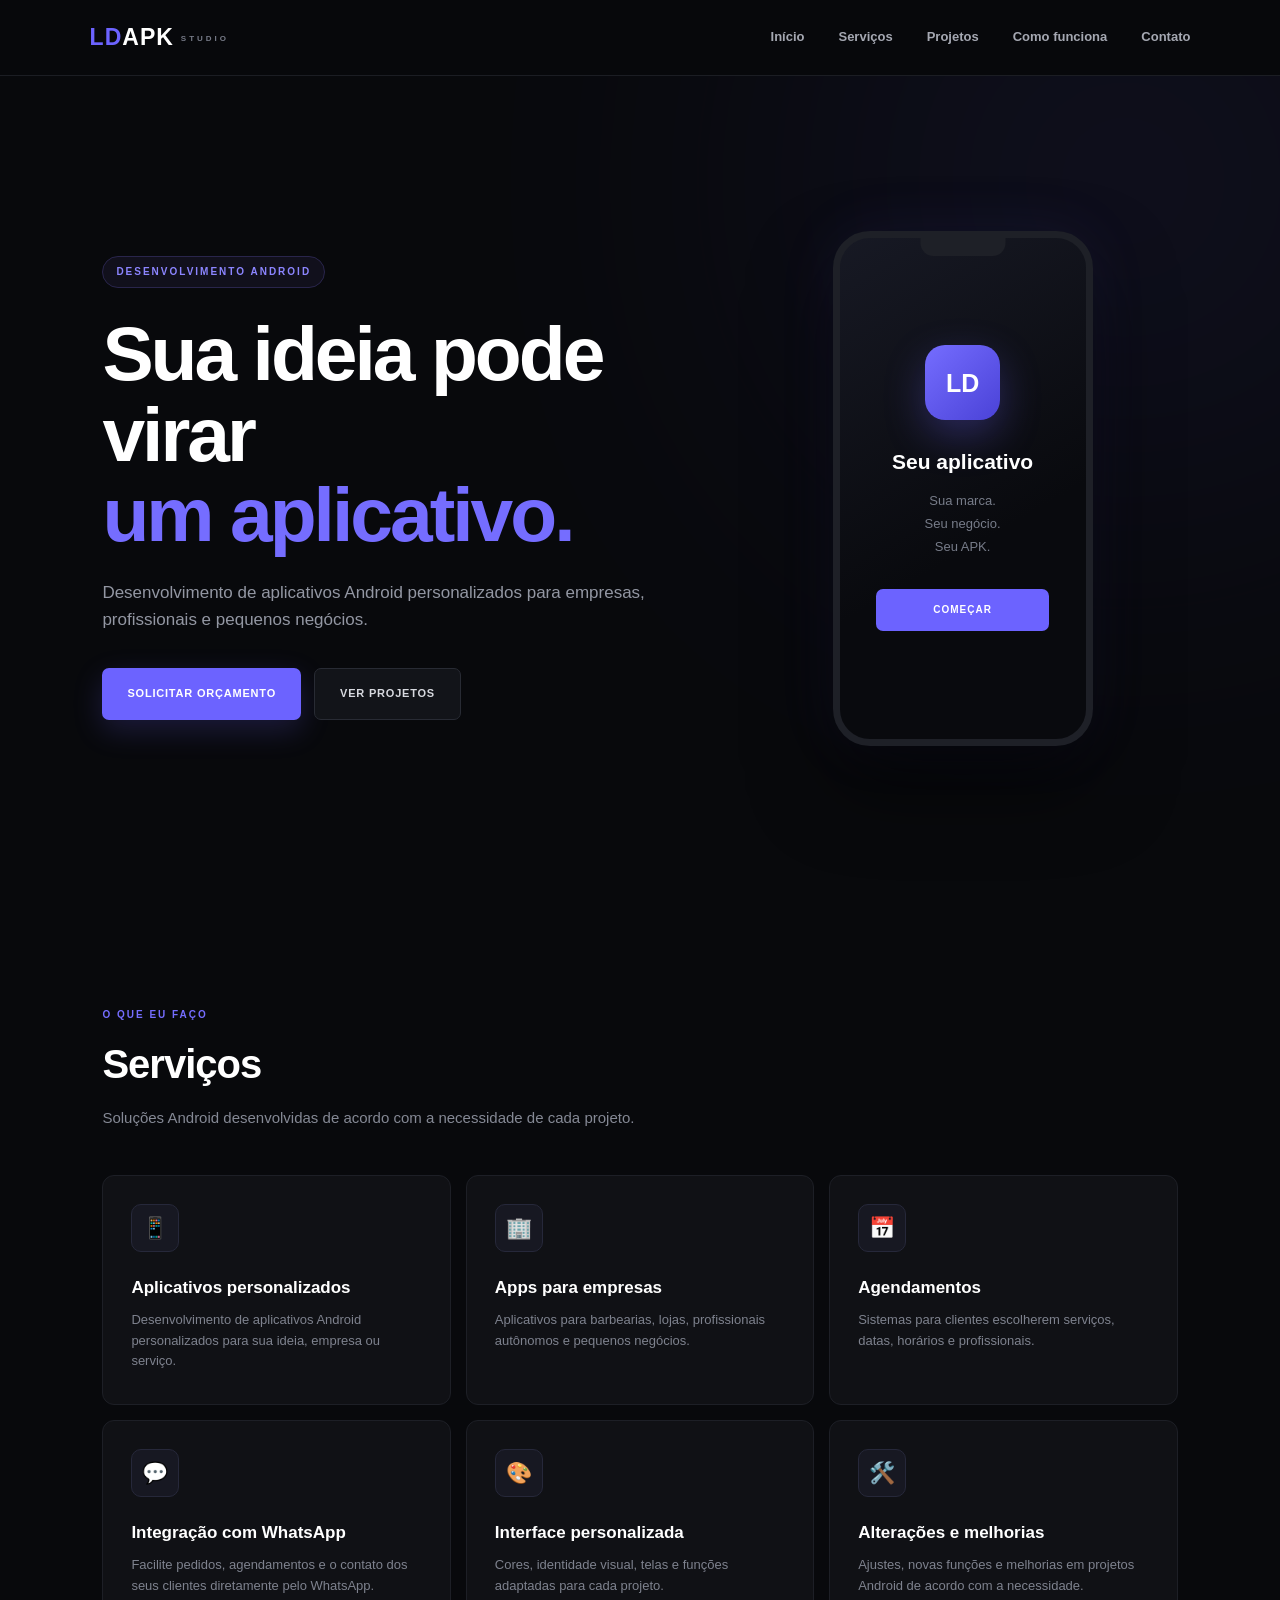
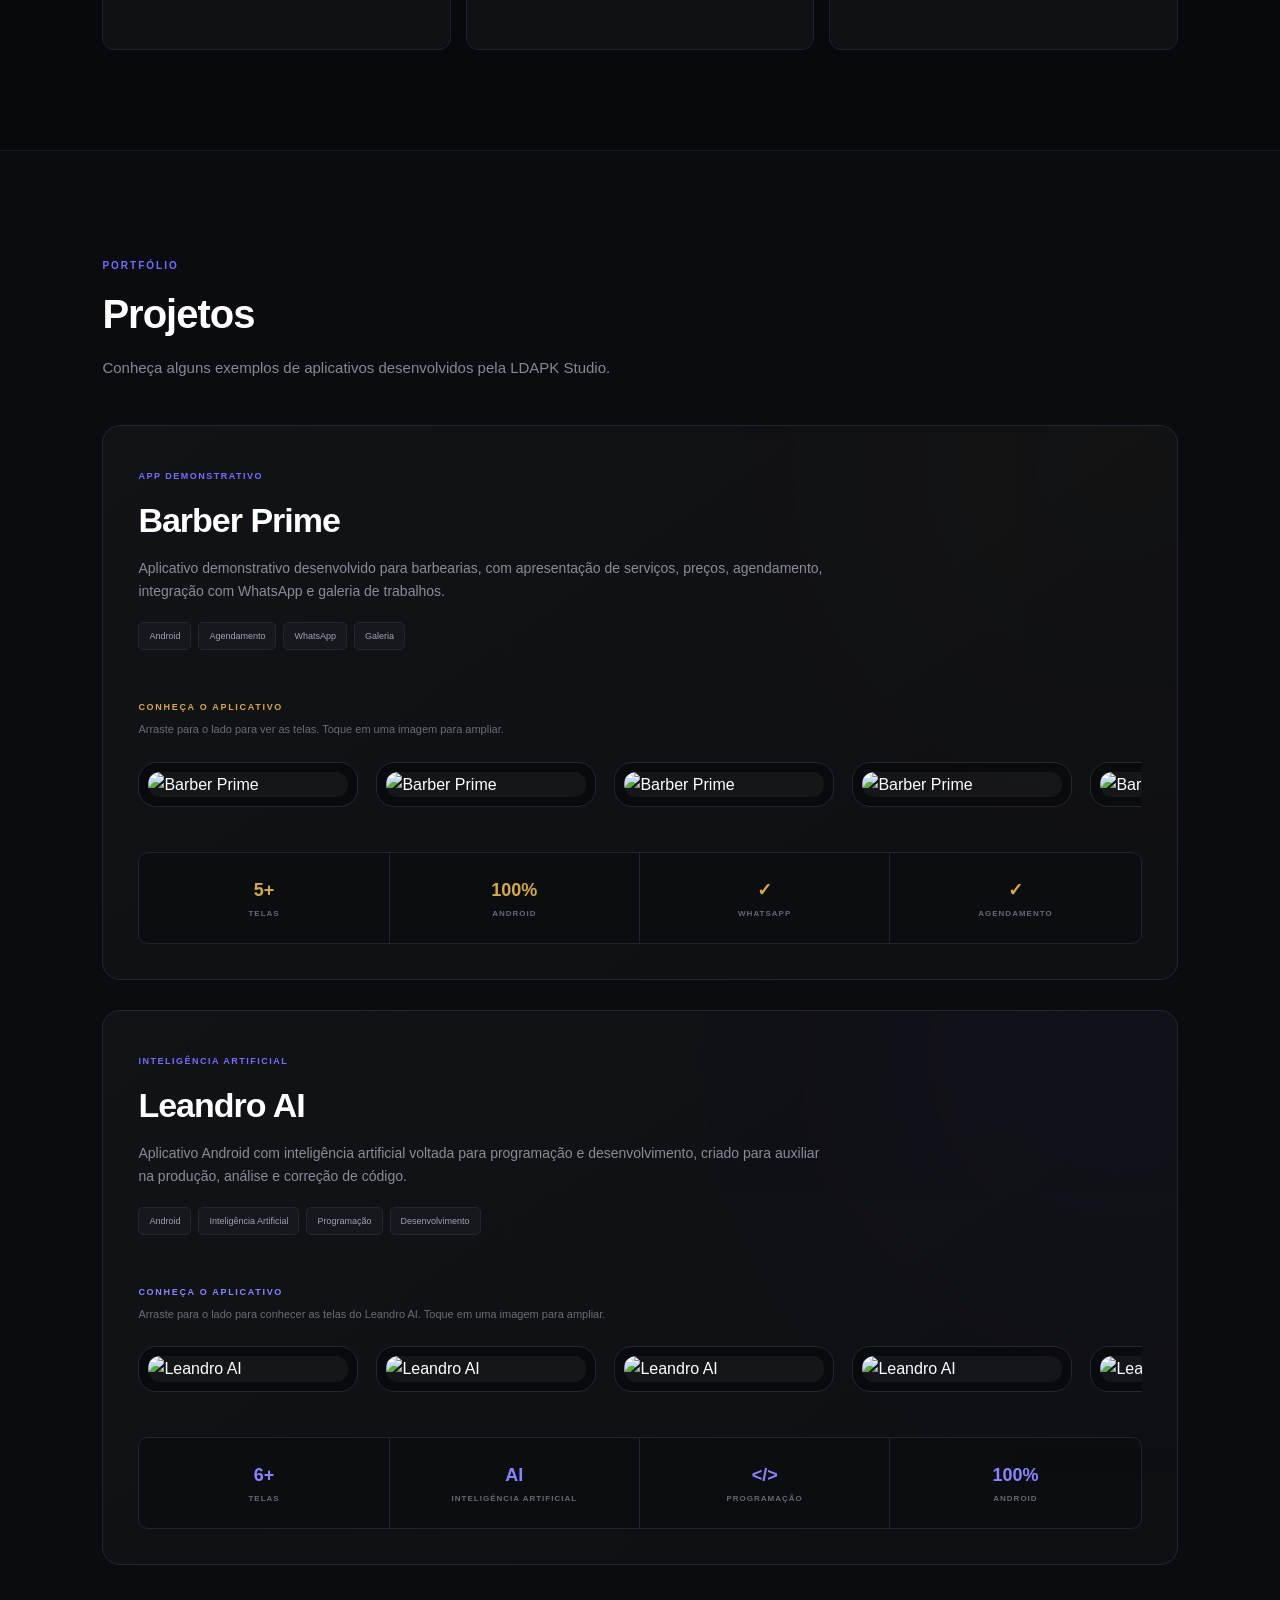
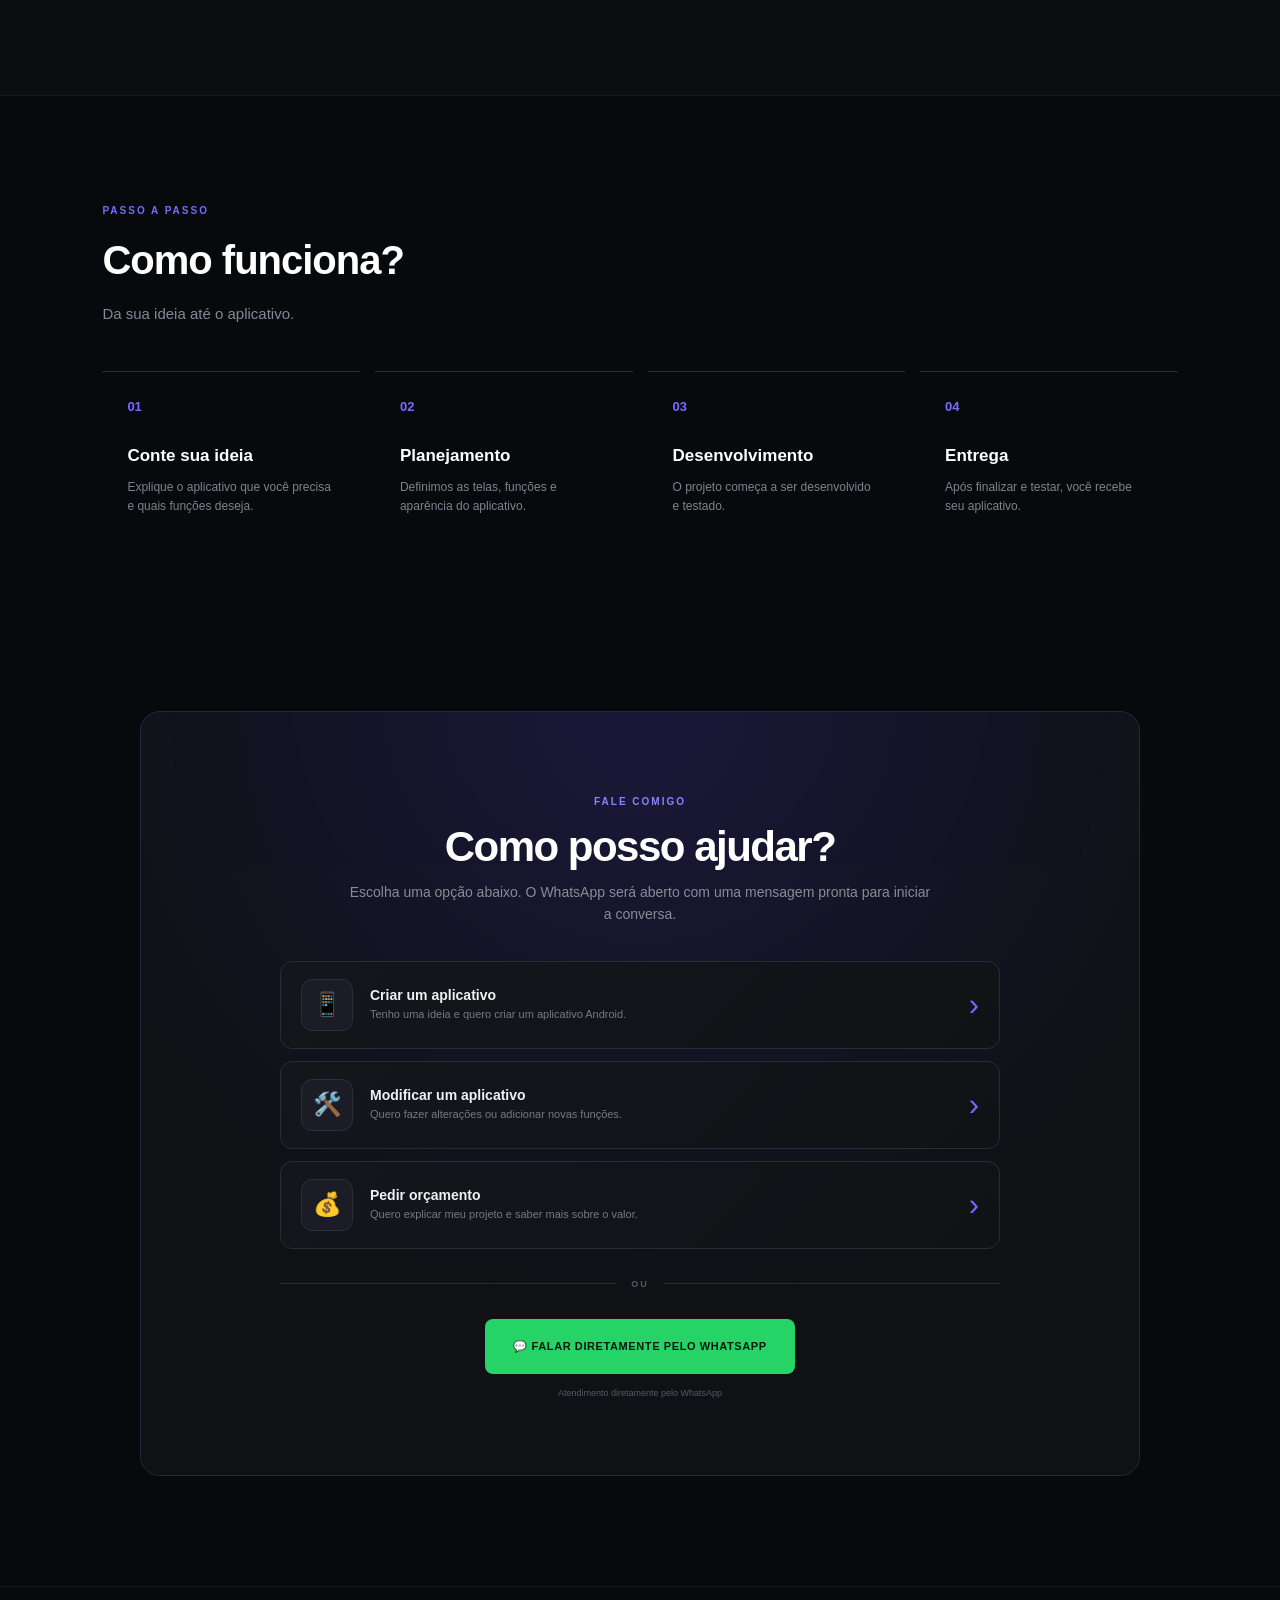
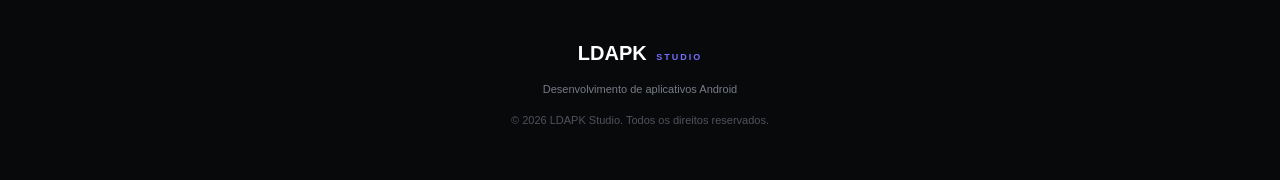
==== index.html @ 16a2c907 "Add files via upload" ====
<!DOCTYPE html>
<html lang="pt-BR">

<head>
    <meta charset="UTF-8">

    <meta name="viewport"
          content="width=device-width, initial-scale=1.0">

    <title>LDAPK Studio | Criação de Aplicativos Android</title>

    <meta name="description"
          content="Desenvolvimento de aplicativos Android personalizados para empresas, profissionais e pequenos negócios. Transforme sua ideia em um aplicativo.">

    <meta name="keywords"
          content="criação de aplicativos, aplicativo Android, desenvolvimento Android, criar APK, aplicativo para empresas, LDAPK Studio">

    <meta name="author"
          content="LDAPK Studio">

    <link rel="stylesheet" href="style.css">
</head>

<body>

    <!-- ========================================= -->
    <!-- CABEÇALHO -->
    <!-- ========================================= -->

    <header class="header">

        <div class="logo">
            <span class="logo-ld">LD</span>APK
            <small>STUDIO</small>
        </div>

        <nav class="menu">
            <a href="#inicio">Início</a>
            <a href="#servicos">Serviços</a>
            <a href="#projetos">Projetos</a>
            <a href="#como-funciona">Como funciona</a>
            <a href="#contato">Contato</a>
        </nav>

        <button
            class="menu-mobile"
            id="menuMobile"
            aria-label="Abrir menu">
            ☰
        </button>

    </header>


    <main>

        <!-- ========================================= -->
        <!-- INÍCIO -->
        <!-- ========================================= -->

        <section class="hero" id="inicio">

            <div class="hero-conteudo">

                <div class="tag">
                    DESENVOLVIMENTO ANDROID
                </div>

                <h1>
                    Sua ideia pode virar
                    <span>um aplicativo.</span>
                </h1>

                <p>
                    Desenvolvimento de aplicativos Android
                    personalizados para empresas,
                    profissionais e pequenos negócios.
                </p>

                <div class="hero-botoes">

                    <a class="btn-principal"
                       href="#contato">
                        SOLICITAR ORÇAMENTO
                    </a>

                    <a class="btn-secundario"
                       href="#projetos">
                        VER PROJETOS
                    </a>

                </div>

            </div>


            <div class="hero-card">

                <div class="phone">

                    <div class="phone-top"></div>

                    <div class="phone-content">

                        <div class="app-icon">
                            LD
                        </div>

                        <h3>
                            Seu aplicativo
                        </h3>

                        <p>
                            Sua marca.<br>
                            Seu negócio.<br>
                            Seu APK.
                        </p>

                        <div class="fake-button">
                            COMEÇAR
                        </div>

                    </div>

                </div>

            </div>

        </section>


        <!-- ========================================= -->
        <!-- SERVIÇOS -->
        <!-- ========================================= -->

        <section class="section" id="servicos">

            <div class="section-header">

                <span>O QUE EU FAÇO</span>

                <h2>Serviços</h2>

                <p>
                    Soluções Android desenvolvidas de acordo
                    com a necessidade de cada projeto.
                </p>

            </div>


            <div class="services-grid">

                <article class="service-card">

                    <div class="service-icon">📱</div>

                    <h3>Aplicativos personalizados</h3>

                    <p>
                        Desenvolvimento de aplicativos Android
                        personalizados para sua ideia,
                        empresa ou serviço.
                    </p>

                </article>


                <article class="service-card">

                    <div class="service-icon">🏢</div>

                    <h3>Apps para empresas</h3>

                    <p>
                        Aplicativos para barbearias,
                        lojas, profissionais autônomos
                        e pequenos negócios.
                    </p>

                </article>


                <article class="service-card">

                    <div class="service-icon">📅</div>

                    <h3>Agendamentos</h3>

                    <p>
                        Sistemas para clientes escolherem
                        serviços, datas, horários
                        e profissionais.
                    </p>

                </article>


                <article class="service-card">

                    <div class="service-icon">💬</div>

                    <h3>Integração com WhatsApp</h3>

                    <p>
                        Facilite pedidos, agendamentos
                        e o contato dos seus clientes
                        diretamente pelo WhatsApp.
                    </p>

                </article>


                <article class="service-card">

                    <div class="service-icon">🎨</div>

                    <h3>Interface personalizada</h3>

                    <p>
                        Cores, identidade visual,
                        telas e funções adaptadas
                        para cada projeto.
                    </p>

                </article>


                <article class="service-card">

                    <div class="service-icon">🛠️</div>

                    <h3>Alterações e melhorias</h3>

                    <p>
                        Ajustes, novas funções
                        e melhorias em projetos Android
                        de acordo com a necessidade.
                    </p>

                </article>

            </div>

        </section>


        <!-- ========================================= -->
        <!-- PROJETOS -->
        <!-- ========================================= -->

        <section class="section projetos" id="projetos">

            <div class="section-header">

                <span>PORTFÓLIO</span>

                <h2>Projetos</h2>

                <p>
                    Conheça alguns exemplos de aplicativos
                    desenvolvidos pela LDAPK Studio.
                </p>

            </div>


            <!-- ========================================= -->
            <!-- BARBER PRIME -->
            <!-- ========================================= -->

            <article class="projeto-completo"
                     data-gallery="barber">

                <div class="projeto-titulo">

                    <span class="project-type">
                        APP DEMONSTRATIVO
                    </span>

                    <h3>Barber Prime</h3>

                    <p>
                        Aplicativo demonstrativo desenvolvido
                        para barbearias, com apresentação de
                        serviços, preços, agendamento,
                        integração com WhatsApp e galeria
                        de trabalhos.
                    </p>

                    <div class="project-tags">
                        <span>Android</span>
                        <span>Agendamento</span>
                        <span>WhatsApp</span>
                        <span>Galeria</span>
                    </div>

                </div>


                <div class="galeria-titulo">

                    <span>CONHEÇA O APLICATIVO</span>

                    <p>
                        Arraste para o lado para ver as telas.
                        Toque em uma imagem para ampliar.
                    </p>

                </div>


                <div class="app-gallery">

                    <div class="screenshot-card">
                        <img
                            src="imagens/barber/imagem_1.png"
                            alt="Barber Prime"
                            class="screenshot"
                            data-gallery="barber"
                            loading="lazy">
                    </div>

                    <div class="screenshot-card">
                        <img
                            src="imagens/barber/imagem_2.png"
                            alt="Barber Prime"
                            class="screenshot"
                            data-gallery="barber"
                            loading="lazy">
                    </div>

                    <div class="screenshot-card">
                        <img
                            src="imagens/barber/imagem_3.png"
                            alt="Barber Prime"
                            class="screenshot"
                            data-gallery="barber"
                            loading="lazy">
                    </div>

                    <div class="screenshot-card">
                        <img
                            src="imagens/barber/imagem_4.png"
                            alt="Barber Prime"
                            class="screenshot"
                            data-gallery="barber"
                            loading="lazy">
                    </div>

                    <div class="screenshot-card">
                        <img
                            src="imagens/barber/imagem_5.png"
                            alt="Barber Prime"
                            class="screenshot"
                            data-gallery="barber"
                            loading="lazy">
                    </div>

                </div>


                <div class="projeto-destaques">

                    <div>
                        <strong>5+</strong>
                        <span>TELAS</span>
                    </div>

                    <div>
                        <strong>100%</strong>
                        <span>ANDROID</span>
                    </div>

                    <div>
                        <strong>✓</strong>
                        <span>WHATSAPP</span>
                    </div>

                    <div>
                        <strong>✓</strong>
                        <span>AGENDAMENTO</span>
                    </div>

                </div>

            </article>


            <!-- ========================================= -->
            <!-- LEANDRO AI -->
            <!-- ========================================= -->

            <article class="projeto-completo projeto-leandro-ai"
                     data-gallery="leandro-ai">

                <div class="projeto-titulo">

                    <span class="project-type">
                        INTELIGÊNCIA ARTIFICIAL
                    </span>

                    <h3>Leandro AI</h3>

                    <p>
                        Aplicativo Android com inteligência
                        artificial voltada para programação
                        e desenvolvimento, criado para auxiliar
                        na produção, análise e correção de código.
                    </p>

                    <div class="project-tags">
                        <span>Android</span>
                        <span>Inteligência Artificial</span>
                        <span>Programação</span>
                        <span>Desenvolvimento</span>
                    </div>

                </div>


                <div class="galeria-titulo">

                    <span>CONHEÇA O APLICATIVO</span>

                    <p>
                        Arraste para o lado para conhecer
                        as telas do Leandro AI.
                        Toque em uma imagem para ampliar.
                    </p>

                </div>


                <div class="app-gallery">

                    <div class="screenshot-card">
                        <img
                            src="imagens/leandro_ai/imagem_1.png"
                            alt="Leandro AI"
                            class="screenshot"
                            data-gallery="leandro-ai"
                            loading="lazy">
                    </div>

                    <div class="screenshot-card">
                        <img
                            src="imagens/leandro_ai/imagem_2.png"
                            alt="Leandro AI"
                            class="screenshot"
                            data-gallery="leandro-ai"
                            loading="lazy">
                    </div>

                    <div class="screenshot-card">
                        <img
                            src="imagens/leandro_ai/imagem_3.png"
                            alt="Leandro AI"
                            class="screenshot"
                            data-gallery="leandro-ai"
                            loading="lazy">
                    </div>

                    <div class="screenshot-card">
                        <img
                            src="imagens/leandro_ai/imagem_4.png"
                            alt="Leandro AI"
                            class="screenshot"
                            data-gallery="leandro-ai"
                            loading="lazy">
                    </div>

                    <div class="screenshot-card">
                        <img
                            src="imagens/leandro_ai/imagem_5.png"
                            alt="Leandro AI"
                            class="screenshot"
                            data-gallery="leandro-ai"
                            loading="lazy">
                    </div>

                    <div class="screenshot-card">
                        <img
                            src="imagens/leandro_ai/imagem_6.png"
                            alt="Leandro AI"
                            class="screenshot"
                            data-gallery="leandro-ai"
                            loading="lazy">
                    </div>

                </div>


                <div class="projeto-destaques">

                    <div>
                        <strong>6+</strong>
                        <span>TELAS</span>
                    </div>

                    <div>
                        <strong>AI</strong>
                        <span>INTELIGÊNCIA ARTIFICIAL</span>
                    </div>

                    <div>
                        <strong>&lt;/&gt;</strong>
                        <span>PROGRAMAÇÃO</span>
                    </div>

                    <div>
                        <strong>100%</strong>
                        <span>ANDROID</span>
                    </div>

                </div>

            </article>

        </section>


        <!-- ========================================= -->
        <!-- COMO FUNCIONA -->
        <!-- ========================================= -->

        <section class="section"
                 id="como-funciona">

            <div class="section-header">

                <span>PASSO A PASSO</span>

                <h2>Como funciona?</h2>

                <p>
                    Da sua ideia até o aplicativo.
                </p>

            </div>


            <div class="steps">

                <div class="step">

                    <div class="step-number">01</div>

                    <h3>Conte sua ideia</h3>

                    <p>
                        Explique o aplicativo que você
                        precisa e quais funções deseja.
                    </p>

                </div>


                <div class="step">

                    <div class="step-number">02</div>

                    <h3>Planejamento</h3>

                    <p>
                        Definimos as telas,
                        funções e aparência
                        do aplicativo.
                    </p>

                </div>


                <div class="step">

                    <div class="step-number">03</div>

                    <h3>Desenvolvimento</h3>

                    <p>
                        O projeto começa a ser
                        desenvolvido e testado.
                    </p>

                </div>


                <div class="step">

                    <div class="step-number">04</div>

                    <h3>Entrega</h3>

                    <p>
                        Após finalizar e testar,
                        você recebe seu aplicativo.
                    </p>

                </div>

            </div>

        </section>


        <!-- ========================================= -->
        <!-- CONTATO -->
        <!-- ========================================= -->

        <section class="contact"
                 id="contato">

            <div class="contact-box">

                <span class="contact-small">
                    FALE COMIGO
                </span>

                <h2>
                    Como posso ajudar?
                </h2>

                <p class="contact-intro">
                    Escolha uma opção abaixo.
                    O WhatsApp será aberto com uma
                    mensagem pronta para iniciar a conversa.
                </p>


                <!-- ================================= -->
                <!-- OPÇÕES DE CONTATO -->
                <!-- ================================= -->

                <div class="contact-options">


                    <!-- CRIAR APLICATIVO -->

                    <button
                        type="button"
                        class="contact-option"
                        id="btnCriarApp">

                        <span class="contact-option-icon">
                            📱
                        </span>

                        <span class="contact-option-content">

                            <strong>
                                Criar um aplicativo
                            </strong>

                            <small>
                                Tenho uma ideia e quero
                                criar um aplicativo Android.
                            </small>

                        </span>

                        <span class="contact-option-arrow">
                            ›
                        </span>

                    </button>


                    <!-- MODIFICAR APLICATIVO -->

                    <button
                        type="button"
                        class="contact-option"
                        id="btnModificarApp">

                        <span class="contact-option-icon">
                            🛠️
                        </span>

                        <span class="contact-option-content">

                            <strong>
                                Modificar um aplicativo
                            </strong>

                            <small>
                                Quero fazer alterações ou
                                adicionar novas funções.
                            </small>

                        </span>

                        <span class="contact-option-arrow">
                            ›
                        </span>

                    </button>


                    <!-- ORÇAMENTO -->

                    <button
                        type="button"
                        class="contact-option"
                        id="btnOrcamento">

                        <span class="contact-option-icon">
                            💰
                        </span>

                        <span class="contact-option-content">

                            <strong>
                                Pedir orçamento
                            </strong>

                            <small>
                                Quero explicar meu projeto
                                e saber mais sobre o valor.
                            </small>

                        </span>

                        <span class="contact-option-arrow">
                            ›
                        </span>

                    </button>

                </div>


                <!-- WHATSAPP GERAL -->

                <div class="contact-divider">

                    <span>
                        OU
                    </span>

                </div>


                <a
                    href="#"
                    class="whatsapp-button"
                    id="btnWhatsapp">

                    💬 FALAR DIRETAMENTE PELO WHATSAPP

                </a>


                <p class="contact-whatsapp-info">
                    Atendimento diretamente pelo WhatsApp
                </p>

            </div>

        </section>

    </main>


    <!-- ========================================= -->
    <!-- RODAPÉ -->
    <!-- ========================================= -->

    <footer>

        <div class="footer-logo">

            <strong>LDAPK</strong>

            <span>STUDIO</span>

        </div>

        <p>
            Desenvolvimento de aplicativos Android
        </p>

        <p class="copyright">
            © 2026 LDAPK Studio.
            Todos os direitos reservados.
        </p>

    </footer>


    <!-- ========================================= -->
    <!-- VISUALIZADOR DAS IMAGENS -->
    <!-- ========================================= -->

    <div
        class="image-modal"
        id="imageModal">

        <button
            class="modal-close"
            id="modalClose"
            aria-label="Fechar imagem">
            ×
        </button>


        <button
            class="modal-arrow modal-prev"
            id="modalPrev"
            aria-label="Imagem anterior">
            ‹
        </button>


        <img
            src=""
            alt="Visualização ampliada"
            id="modalImage">


        <button
            class="modal-arrow modal-next"
            id="modalNext"
            aria-label="Próxima imagem">
            ›
        </button>


        <div
            class="modal-counter"
            id="modalCounter">
        </div>

    </div>


    <script src="script.js"></script>

</body>

</html>
---- style.css ----
/* =========================================
   LDAPK STUDIO
   STYLE.CSS
   ========================================= */


/* =========================================
   CONFIGURAÇÕES GERAIS
   ========================================= */

* {
    margin: 0;
    padding: 0;
    box-sizing: border-box;
}

html {
    scroll-behavior: smooth;
}

body {
    font-family: Arial, Helvetica, sans-serif;
    background: #08090c;
    color: #ffffff;
    line-height: 1.6;
    overflow-x: hidden;
}

body.modal-aberto {
    overflow: hidden;
}

a {
    text-decoration: none;
    color: inherit;
}

button {
    font-family: inherit;
}


/* =========================================
   CABEÇALHO
   ========================================= */

.header {
    width: 100%;
    height: 76px;

    display: flex;
    align-items: center;
    justify-content: space-between;

    padding: 0 7%;

    background: rgba(8, 9, 12, 0.96);

    border-bottom: 1px solid #1b1d23;

    position: sticky;
    top: 0;
    z-index: 1000;

    backdrop-filter: blur(12px);
}

.logo {
    font-size: 23px;
    font-weight: 900;
    letter-spacing: 1px;

    display: flex;
    align-items: center;
}

.logo-ld {
    color: #6c63ff;
}

.logo small {
    color: #777b88;

    font-size: 8px;
    letter-spacing: 3px;

    margin-left: 7px;
    margin-top: 4px;
}


/* =========================================
   MENU
   ========================================= */

.menu {
    display: flex;
    align-items: center;
    gap: 34px;
}

.menu a {
    color: #a5a8b2;

    font-size: 13px;
    font-weight: 600;

    transition: 0.25s;
}

.menu a:hover {
    color: #ffffff;
}

.menu-mobile {
    display: none;

    border: none;
    background: transparent;

    color: #ffffff;

    font-size: 28px;

    cursor: pointer;
}


/* =========================================
   HERO
   ========================================= */

.hero {
    min-height: calc(100vh - 76px);

    display: flex;
    align-items: center;
    justify-content: space-between;

    padding: 70px 8%;

    position: relative;
    overflow: hidden;
}

.hero::before {
    content: "";

    position: absolute;

    width: 550px;
    height: 550px;

    background: #6c63ff;

    filter: blur(190px);

    opacity: 0.12;

    top: -170px;
    right: -120px;

    border-radius: 50%;

    pointer-events: none;
}

.hero-conteudo {
    width: 55%;
    max-width: 720px;

    position: relative;
    z-index: 2;
}

.tag {
    display: inline-block;

    color: #8c85ff;

    border: 1px solid #29254c;
    background: #11101c;

    padding: 7px 13px;

    border-radius: 30px;

    font-size: 10px;
    font-weight: 800;

    letter-spacing: 2px;

    margin-bottom: 25px;
}

.hero h1 {
    font-size: clamp(44px, 6vw, 78px);

    line-height: 1.05;

    letter-spacing: -3px;

    margin-bottom: 24px;
}

.hero h1 span {
    display: block;
    color: #756dff;
}

.hero-conteudo > p {
    max-width: 580px;

    color: #9397a3;

    font-size: 17px;

    margin-bottom: 35px;
}


/* =========================================
   BOTÕES HERO
   ========================================= */

.hero-botoes {
    display: flex;
    flex-wrap: wrap;
    gap: 13px;
}

.btn-principal,
.btn-secundario {
    min-height: 52px;

    display: inline-flex;
    align-items: center;
    justify-content: center;

    padding: 0 25px;

    border-radius: 7px;

    font-size: 11px;
    font-weight: 800;

    letter-spacing: 0.8px;

    transition: 0.25s;
}

.btn-principal {
    background: #6c63ff;
    color: #ffffff;

    box-shadow:
        0 10px 30px rgba(108, 99, 255, 0.2);
}

.btn-principal:hover {
    background: #8179ff;
    transform: translateY(-2px);
}

.btn-secundario {
    background: #121419;

    border: 1px solid #282b34;

    color: #d7d9df;
}

.btn-secundario:hover {
    background: #1a1c22;
    border-color: #3a3d47;
}


/* =========================================
   CELULAR DECORATIVO
   ========================================= */

.hero-card {
    width: 40%;

    display: flex;
    justify-content: center;

    position: relative;
    z-index: 2;
}

.phone {
    width: 260px;
    height: 515px;

    border: 7px solid #1e2027;

    border-radius: 37px;

    background:
        linear-gradient(
            150deg,
            #171924,
            #090a0e 60%
        );

    box-shadow:
        0 40px 80px rgba(0, 0, 0, 0.55),
        0 0 60px rgba(108, 99, 255, 0.09);

    position: relative;

    padding: 15px;
}

.phone-top {
    width: 85px;
    height: 18px;

    background: #1e2027;

    border-radius: 0 0 13px 13px;

    position: absolute;

    top: 0;
    left: 50%;

    transform: translateX(-50%);
}

.phone-content {
    height: 100%;

    display: flex;
    flex-direction: column;

    justify-content: center;
    align-items: center;

    text-align: center;
}

.app-icon {
    width: 75px;
    height: 75px;

    border-radius: 20px;

    display: flex;
    align-items: center;
    justify-content: center;

    background:
        linear-gradient(
            135deg,
            #756dff,
            #4a42d7
        );

    color: #ffffff;

    font-size: 25px;
    font-weight: 900;

    box-shadow:
        0 15px 40px rgba(108, 99, 255, 0.3);

    margin-bottom: 25px;
}

.phone-content h3 {
    font-size: 21px;

    margin-bottom: 10px;
}

.phone-content p {
    color: #777c89;

    font-size: 13px;

    line-height: 1.8;
}

.fake-button {
    width: 80%;

    margin-top: 30px;

    padding: 13px;

    border-radius: 7px;

    background: #6c63ff;

    font-size: 10px;
    font-weight: 800;

    letter-spacing: 1px;
}


/* =========================================
   SEÇÕES
   ========================================= */

.section {
    padding: 100px 8%;
}

.section-header {
    max-width: 650px;

    margin-bottom: 45px;
}

.section-header > span {
    color: #756dff;

    font-size: 10px;
    font-weight: 900;

    letter-spacing: 2px;
}

.section-header h2 {
    font-size: 40px;

    margin-top: 6px;
    margin-bottom: 10px;

    letter-spacing: -1px;
}

.section-header p {
    color: #858995;

    font-size: 15px;
}


/* =========================================
   SERVIÇOS
   ========================================= */

.services-grid {
    display: grid;

    grid-template-columns:
        repeat(3, 1fr);

    gap: 15px;
}

.service-card {
    min-height: 230px;

    padding: 28px;

    background: #101115;

    border: 1px solid #1d1f26;

    border-radius: 12px;

    transition:
        transform 0.3s,
        border-color 0.3s,
        background 0.3s;
}

.service-card:hover {
    transform: translateY(-5px);

    border-color: #343046;

    background: #121319;
}

.service-icon {
    width: 48px;
    height: 48px;

    display: flex;
    align-items: center;
    justify-content: center;

    background: #171822;

    border: 1px solid #26283a;

    border-radius: 10px;

    font-size: 21px;

    margin-bottom: 22px;
}

.service-card h3 {
    font-size: 17px;

    margin-bottom: 9px;
}

.service-card p {
    color: #7e828e;

    font-size: 13px;
}


/* =========================================
   PROJETOS
   ========================================= */

.projetos {
    background: #0b0c10;

    border-top: 1px solid #15171d;
    border-bottom: 1px solid #15171d;
}


/* =========================================
   CARDS DOS PROJETOS
   ========================================= */

.projeto-completo {
    width: 100%;

    padding: 35px;

    margin-bottom: 30px;

    background:
        linear-gradient(
            145deg,
            #121317,
            #0e0f12
        );

    border: 1px solid #24262d;

    border-radius: 18px;

    overflow: hidden;

    position: relative;
}

.projeto-completo::before {
    content: "";

    position: absolute;

    width: 350px;
    height: 350px;

    border-radius: 50%;

    background: #d5a84b;

    filter: blur(160px);

    opacity: 0.055;

    right: -120px;
    top: -130px;

    pointer-events: none;
}

.projeto-leandro-ai::before {
    background: #6c63ff;

    opacity: 0.08;
}

.projeto-titulo {
    max-width: 750px;

    position: relative;
    z-index: 2;
}

.project-type {
    color: #756dff;

    font-size: 9px;
    font-weight: 900;

    letter-spacing: 1.5px;
}

.projeto-titulo h3 {
    font-size: 34px;

    margin-top: 6px;
    margin-bottom: 10px;

    letter-spacing: -1px;
}

.projeto-titulo > p {
    color: #898d98;

    font-size: 14px;

    max-width: 700px;

    margin-bottom: 20px;
}


/* =========================================
   TAGS DOS PROJETOS
   ========================================= */

.project-tags {
    display: flex;
    flex-wrap: wrap;

    gap: 7px;
}

.project-tags span {
    padding: 6px 10px;

    background: #17181e;

    border: 1px solid #24262e;

    border-radius: 5px;

    color: #a0a3ad;

    font-size: 9px;
}


/* =========================================
   TÍTULO DA GALERIA
   ========================================= */

.galeria-titulo {
    margin-top: 42px;

    margin-bottom: 18px;
}

.galeria-titulo > span {
    color: #d5a84b;

    font-size: 9px;
    font-weight: 900;

    letter-spacing: 1.7px;
}

.projeto-leandro-ai .galeria-titulo > span {
    color: #8a83ff;
}

.galeria-titulo p {
    color: #686c77;

    font-size: 11px;

    margin-top: 3px;
}


/* =========================================
   GALERIA HORIZONTAL
   ========================================= */

.app-gallery {
    width: 100%;

    display: flex;

    gap: 18px;

    overflow-x: auto;
    overflow-y: hidden;

    padding:
        5px
        3px
        20px;

    scroll-snap-type: x mandatory;

    -webkit-overflow-scrolling: touch;

    scrollbar-width: thin;

    scrollbar-color:
        #373944
        #121317;
}

.app-gallery::-webkit-scrollbar {
    height: 7px;
}

.app-gallery::-webkit-scrollbar-track {
    background: #121317;

    border-radius: 10px;
}

.app-gallery::-webkit-scrollbar-thumb {
    background: #343741;

    border-radius: 10px;
}


/* =========================================
   PRINTS
   ========================================= */

.screenshot-card {
    flex: 0 0 220px;

    scroll-snap-align: start;

    padding: 9px;

    background: #090a0d;

    border: 1px solid #25272e;

    border-radius: 18px;

    transition:
        transform 0.25s,
        border-color 0.25s,
        box-shadow 0.25s;
}

.screenshot-card:hover {
    transform: translateY(-4px);

    border-color: #494c58;

    box-shadow:
        0 20px 40px rgba(0, 0, 0, 0.25);
}

.screenshot {
    width: 100%;

    display: block;

    border-radius: 12px;

    cursor: zoom-in;

    background: #15161a;

    transition:
        opacity 0.2s,
        transform 0.2s;
}

.screenshot:hover {
    opacity: 0.92;

    transform: scale(1.01);
}


/* NÃO MOSTRAR NOMES DOS PRINTS */

.screenshot-card > span {
    display: none;
}


/* =========================================
   DESTAQUES DOS PROJETOS
   ========================================= */

.projeto-destaques {
    display: grid;

    grid-template-columns:
        repeat(4, 1fr);

    margin-top: 25px;

    border: 1px solid #22242b;

    border-radius: 10px;

    overflow: hidden;

    background: #0c0d10;
}

.projeto-destaques > div {
    min-height: 90px;

    display: flex;
    flex-direction: column;

    align-items: center;
    justify-content: center;

    text-align: center;

    padding: 10px;

    border-right: 1px solid #22242b;
}

.projeto-destaques > div:last-child {
    border-right: none;
}

.projeto-destaques strong {
    color: #d5a84b;

    font-size: 18px;
}

.projeto-leandro-ai
.projeto-destaques strong {
    color: #8a83ff;
}

.projeto-destaques span {
    color: #656974;

    font-size: 8px;
    font-weight: 800;

    letter-spacing: 1px;

    margin-top: 3px;
}


/* =========================================
   COMO FUNCIONA
   ========================================= */

.steps {
    display: grid;

    grid-template-columns:
        repeat(4, 1fr);

    gap: 15px;
}

.step {
    padding: 25px;

    border-top: 1px solid #292c34;
}

.step-number {
    color: #756dff;

    font-size: 13px;
    font-weight: 900;

    margin-bottom: 25px;
}

.step h3 {
    font-size: 17px;

    margin-bottom: 8px;
}

.step p {
    color: #7f838e;

    font-size: 12px;
}


/* =========================================
   CONTATO
   ========================================= */

.contact {
    padding: 70px 8% 110px;
}

.contact-box {
    max-width: 1000px;

    margin: auto;

    text-align: center;

    padding: 75px 50px;

    border-radius: 20px;

    background:
        radial-gradient(
            circle at top,
            #191735,
            #101115 65%
        );

    border: 1px solid #27263a;

    position: relative;

    overflow: hidden;
}

.contact-box::before {
    content: "";

    position: absolute;

    width: 400px;
    height: 400px;

    border-radius: 50%;

    background: #6c63ff;

    filter: blur(180px);

    opacity: 0.08;

    top: -250px;
    left: 50%;

    transform: translateX(-50%);

    pointer-events: none;
}

.contact-small {
    color: #8a83ff;

    font-size: 10px;
    font-weight: 900;

    letter-spacing: 2px;

    position: relative;
    z-index: 2;
}

.contact-box h2 {
    max-width: 650px;

    margin: 10px auto;

    font-size: 42px;

    line-height: 1.15;

    letter-spacing: -1.5px;

    position: relative;
    z-index: 2;
}

.contact-intro {
    max-width: 590px;

    margin:
        0 auto
        35px;

    color: #888c97;

    font-size: 14px;

    position: relative;
    z-index: 2;
}


/* =========================================
   OPÇÕES DE CONTATO
   ========================================= */

.contact-options {
    max-width: 720px;

    margin: 0 auto;

    display: flex;
    flex-direction: column;

    gap: 12px;

    position: relative;
    z-index: 2;
}

.contact-option {
    width: 100%;

    min-height: 88px;

    display: flex;
    align-items: center;

    gap: 17px;

    padding: 16px 20px;

    text-align: left;

    border: 1px solid #292c35;

    border-radius: 12px;

    background:
        linear-gradient(
            135deg,
            #15161c,
            #111216
        );

    color: #ffffff;

    cursor: pointer;

    transition:
        transform 0.25s,
        border-color 0.25s,
        background 0.25s,
        box-shadow 0.25s;
}

.contact-option:hover {
    transform: translateY(-3px);

    border-color: #4b476d;

    background:
        linear-gradient(
            135deg,
            #191a22,
            #14151a
        );

    box-shadow:
        0 15px 35px
        rgba(0, 0, 0, 0.25);
}


/* ÍCONE */

.contact-option-icon {
    width: 52px;
    height: 52px;

    flex: 0 0 52px;

    display: flex;
    align-items: center;
    justify-content: center;

    border-radius: 11px;

    background: #1b1c26;

    border: 1px solid #2c2e3c;

    font-size: 23px;
}


/* TEXTO */

.contact-option-content {
    flex: 1;

    display: flex;
    flex-direction: column;

    min-width: 0;
}

.contact-option-content strong {
    color: #f0f1f5;

    font-size: 14px;

    margin-bottom: 3px;
}

.contact-option-content small {
    color: #747985;

    font-size: 11px;

    line-height: 1.5;
}


/* SETA */

.contact-option-arrow {
    flex: 0 0 auto;

    color: #7169ff;

    font-size: 31px;

    line-height: 1;

    transition: transform 0.25s;
}

.contact-option:hover
.contact-option-arrow {
    transform: translateX(4px);
}


/* =========================================
   DIVISOR "OU"
   ========================================= */

.contact-divider {
    max-width: 720px;

    margin:
        28px auto;

    display: flex;
    align-items: center;

    gap: 15px;

    color: #555965;

    font-size: 9px;
    font-weight: 900;

    letter-spacing: 2px;

    position: relative;
    z-index: 2;
}

.contact-divider::before,
.contact-divider::after {
    content: "";

    flex: 1;

    height: 1px;

    background: #282a32;
}


/* =========================================
   WHATSAPP
   ========================================= */

.whatsapp-button {
    min-height: 55px;

    display: inline-flex;
    align-items: center;
    justify-content: center;

    padding: 0 28px;

    border-radius: 8px;

    background: #25d366;

    color: #07170d;

    font-size: 11px;
    font-weight: 900;

    letter-spacing: 0.6px;

    position: relative;
    z-index: 2;

    transition:
        transform 0.25s,
        background 0.25s,
        box-shadow 0.25s;
}

.whatsapp-button:hover {
    background: #38e477;

    transform: translateY(-2px);

    box-shadow:
        0 12px 30px
        rgba(37, 211, 102, 0.18);
}

.contact-whatsapp-info {
    margin-top: 12px;

    color: #555a64;

    font-size: 9px;

    position: relative;
    z-index: 2;
}


/* =========================================
   RODAPÉ
   ========================================= */

footer {
    padding: 50px 8%;

    text-align: center;

    border-top: 1px solid #181a20;

    background: #08090b;
}

.footer-logo {
    margin-bottom: 12px;
}

.footer-logo strong {
    font-size: 20px;
}

.footer-logo span {
    color: #756dff;

    font-size: 9px;
    font-weight: 900;

    letter-spacing: 2px;

    margin-left: 5px;
}

footer > p {
    color: #777b86;

    font-size: 11px;
}

.copyright {
    margin-top: 13px;

    color: #4f525b;
}


/* =========================================
   MODAL DAS IMAGENS
   ========================================= */

.image-modal {
    position: fixed;

    inset: 0;

    z-index: 9999;

    display: none;

    align-items: center;
    justify-content: center;

    padding: 55px 85px;

    background:
        rgba(3, 4, 6, 0.97);

    backdrop-filter: blur(12px);
}

.image-modal.ativo {
    display: flex;
}

.image-modal > img {
    display: block;

    max-width: 90%;
    max-height: 88vh;

    object-fit: contain;

    border-radius: 10px;

    box-shadow:
        0 30px 100px
        rgba(0, 0, 0, 0.75);
}


/* =========================================
   BOTÃO FECHAR MODAL
   ========================================= */

.modal-close {
    width: 48px;
    height: 48px;

    position: absolute;

    top: 20px;
    right: 24px;

    border: 1px solid #383b45;

    border-radius: 50%;

    background: #121318;

    color: #ffffff;

    font-size: 30px;

    line-height: 1;

    cursor: pointer;

    z-index: 3;

    transition: 0.2s;
}

.modal-close:hover {
    background: #25272e;

    transform: rotate(5deg);
}


/* =========================================
   SETAS DO MODAL
   ========================================= */

.modal-arrow {
    width: 52px;
    height: 70px;

    position: absolute;

    top: 50%;

    transform: translateY(-50%);

    border: 1px solid #333640;

    border-radius: 10px;

    background:
        rgba(18, 19, 24, 0.9);

    color: #ffffff;

    font-size: 40px;

    cursor: pointer;

    z-index: 3;

    transition: 0.2s;
}

.modal-arrow:hover {
    background: #282a32;
}

.modal-prev {
    left: 22px;
}

.modal-next {
    right: 22px;
}


/* =========================================
   CONTADOR MODAL
   ========================================= */

.modal-counter {
    position: absolute;

    bottom: 18px;
    left: 50%;

    transform: translateX(-50%);

    padding: 7px 13px;

    border-radius: 20px;

    background:
        rgba(20, 21, 26, 0.9);

    border: 1px solid #32343d;

    color: #aeb1ba;

    font-size: 10px;
    font-weight: 800;

    letter-spacing: 1px;
}


/* =========================================
   ANIMAÇÕES
   ========================================= */

.animar {
    opacity: 0;

    transform: translateY(25px);

    transition:
        opacity 0.6s ease,
        transform 0.6s ease;
}

.animar.visivel {
    opacity: 1;

    transform: translateY(0);
}


/* =========================================
   TABLET
   ========================================= */

@media (max-width: 950px) {

    .services-grid {
        grid-template-columns:
            repeat(2, 1fr);
    }

    .steps {
        grid-template-columns:
            repeat(2, 1fr);
    }

    .hero-conteudo {
        width: 58%;
    }

    .hero-card {
        width: 38%;
    }

}


/* =========================================
   CELULAR
   ========================================= */

@media (max-width: 720px) {

    /* CABEÇALHO */

    .header {
        height: 68px;

        padding: 0 20px;
    }

    .menu-mobile {
        display: block;
    }

    .menu {
        display: none;

        position: absolute;

        top: 68px;
        left: 0;

        width: 100%;

        padding: 20px;

        flex-direction: column;
        align-items: flex-start;

        gap: 0;

        background: #0e0f13;

        border-bottom:
            1px solid #24262d;
    }

    .menu.ativo {
        display: flex;
    }

    .menu a {
        width: 100%;

        padding: 15px 5px;

        border-bottom:
            1px solid #1b1d23;
    }


    /* HERO */

    .hero {
        min-height: auto;

        flex-direction: column;

        padding:
            75px
            22px
            70px;

        text-align: left;
    }

    .hero-conteudo {
        width: 100%;
    }

    .hero h1 {
        font-size: 46px;

        letter-spacing: -2px;
    }

    .hero-conteudo > p {
        font-size: 15px;
    }

    .hero-botoes {
        flex-direction: column;
    }

    .btn-principal,
    .btn-secundario {
        width: 100%;
    }


    /* CELULAR DECORATIVO */

    .hero-card {
        width: 100%;

        margin-top: 70px;
    }

    .phone {
        width: 235px;
        height: 465px;
    }


    /* SEÇÕES */

    .section {
        padding:
            75px
            22px;
    }

    .section-header h2 {
        font-size: 34px;
    }


    /* SERVIÇOS */

    .services-grid {
        grid-template-columns: 1fr;
    }

    .service-card {
        min-height: auto;
    }


    /* PROJETOS */

    .projeto-completo {
        padding:
            22px
            16px;

        border-radius: 14px;
    }

    .projeto-titulo h3 {
        font-size: 28px;
    }

    .projeto-titulo > p {
        font-size: 13px;
    }


    /* GALERIA */

    .galeria-titulo {
        margin-top: 35px;
    }

    .app-gallery {
        gap: 12px;

        margin-right: -16px;

        padding-right: 16px;
    }

    .screenshot-card {
        flex-basis: 190px;

        border-radius: 15px;
    }

    .screenshot {
        border-radius: 10px;
    }


    /* DESTAQUES */

    .projeto-destaques {
        grid-template-columns:
            repeat(2, 1fr);
    }

    .projeto-destaques > div {
        border-bottom:
            1px solid #22242b;
    }

    .projeto-destaques > div:nth-child(2) {
        border-right: none;
    }

    .projeto-destaques > div:nth-child(3),
    .projeto-destaques > div:nth-child(4) {
        border-bottom: none;
    }


    /* PASSOS */

    .steps {
        grid-template-columns: 1fr;
    }

    .step {
        padding-left: 5px;

        padding-right: 5px;
    }


    /* =====================================
       CONTATO NO CELULAR
       ===================================== */

    .contact {
        padding:
            50px
            20px
            80px;
    }

    .contact-box {
        padding:
            55px
            18px;

        border-radius: 16px;
    }

    .contact-box h2 {
        font-size: 33px;
    }

    .contact-intro {
        font-size: 12px;

        margin-bottom: 28px;
    }

    .contact-option {
        min-height: 82px;

        padding: 14px;

        gap: 12px;
    }

    .contact-option-icon {
        width: 47px;
        height: 47px;

        flex-basis: 47px;

        font-size: 20px;
    }

    .contact-option-content strong {
        font-size: 13px;
    }

    .contact-option-content small {
        font-size: 10px;
    }

    .contact-option-arrow {
        font-size: 27px;
    }

    .whatsapp-button {
        width: 100%;

        padding:
            0 14px;

        font-size: 10px;
    }


    /* MODAL CELULAR */

    .image-modal {
        padding:
            65px
            12px
            65px;
    }

    .image-modal > img {
        max-width: 100%;

        max-height: 80vh;

        border-radius: 6px;
    }

    .modal-close {
        width: 42px;
        height: 42px;

        top: 12px;
        right: 12px;

        font-size: 26px;
    }

    .modal-arrow {
        width: 42px;
        height: 52px;

        top: auto;
        bottom: 8px;

        transform: none;

        font-size: 32px;
    }

    .modal-prev {
        left: 12px;
    }

    .modal-next {
        right: 12px;
    }

    .modal-counter {
        bottom: 17px;
    }

}


/* =========================================
   CELULARES PEQUENOS
   ========================================= */

@media (max-width: 380px) {

    .hero h1 {
        font-size: 39px;
    }

    .section-header h2 {
        font-size: 30px;
    }

    .contact-box h2 {
        font-size: 29px;
    }

    .screenshot-card {
        flex-basis: 175px;
    }

    .contact-option {
        padding:
            13px 10px;
    }

    .contact-option-icon {
        width: 43px;
        height: 43px;

        flex-basis: 43px;

        font-size: 18px;
    }

}


/* =========================================
   ACESSIBILIDADE
   ========================================= */

@media (prefers-reduced-motion: reduce) {

    html {
        scroll-behavior: auto;
    }

    .animar,
    .animar.visivel {
        opacity: 1;

        transform: none;

        transition: none;
    }

}
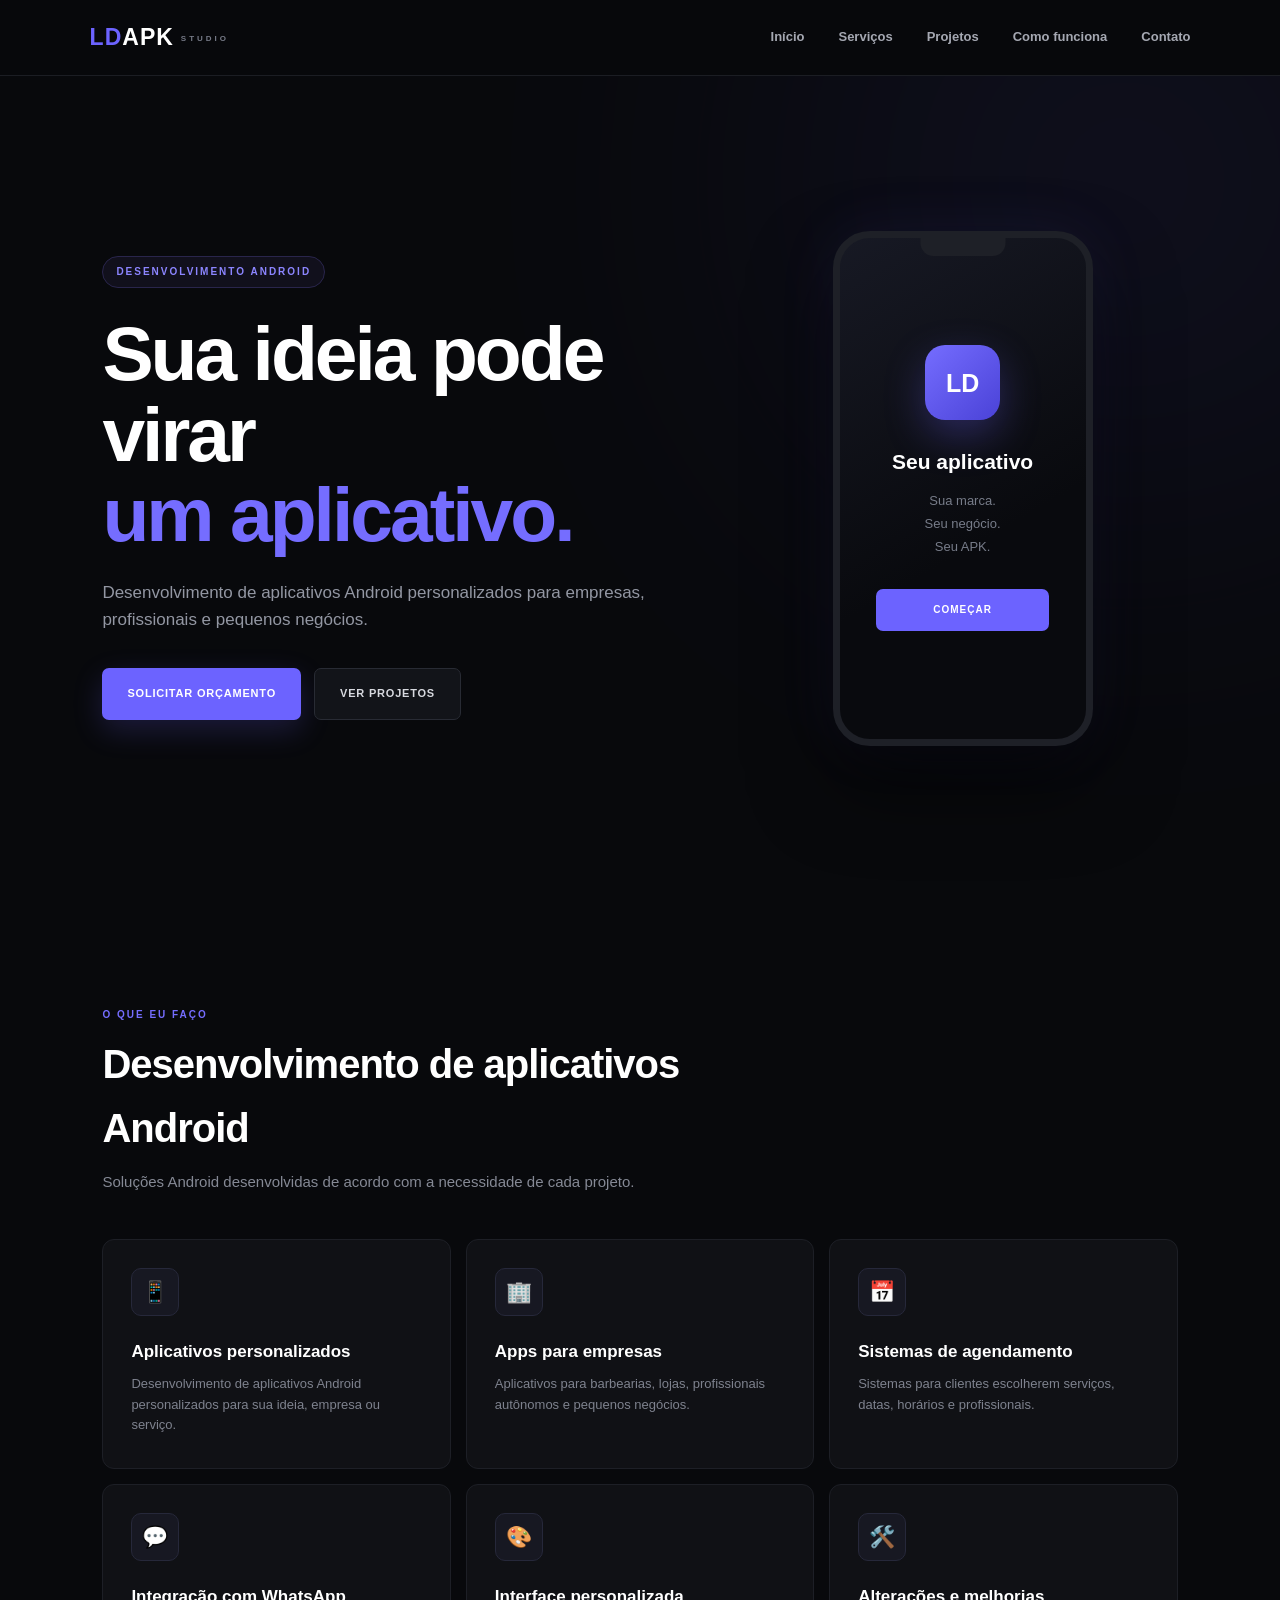
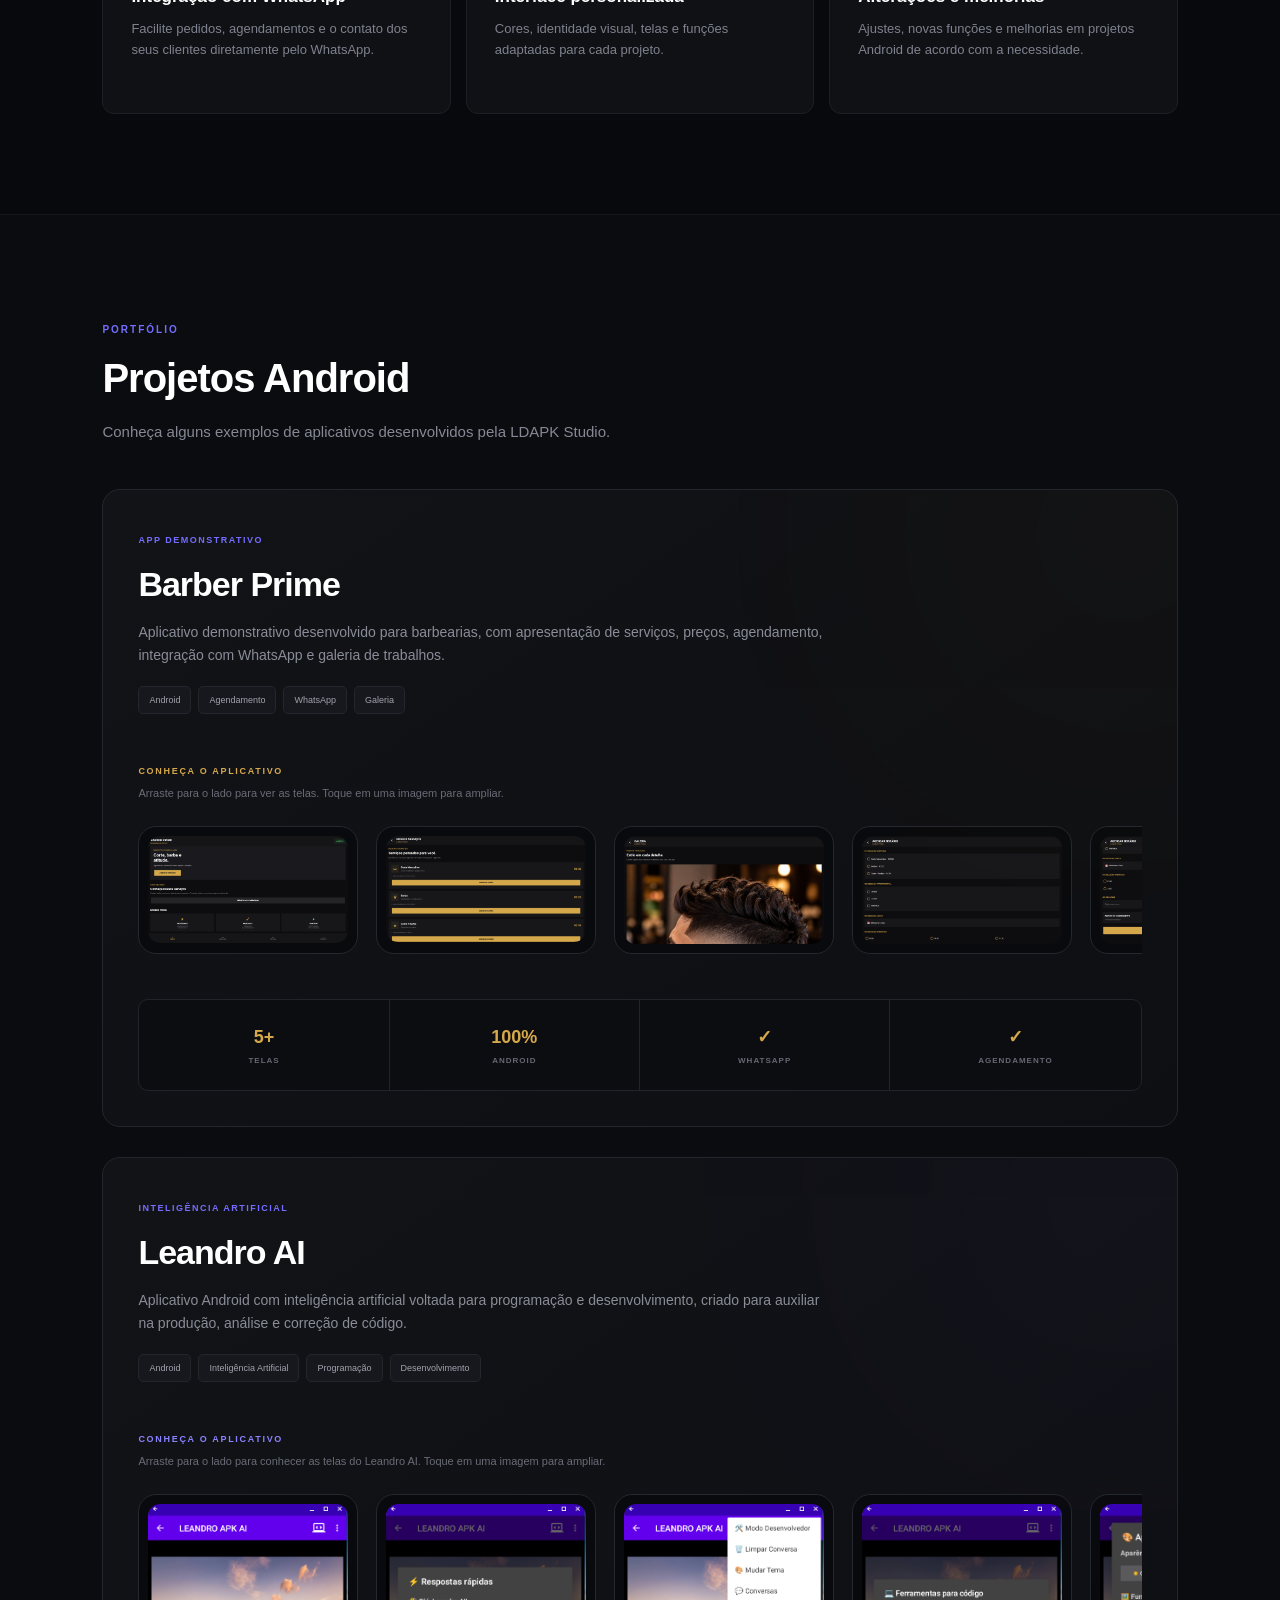
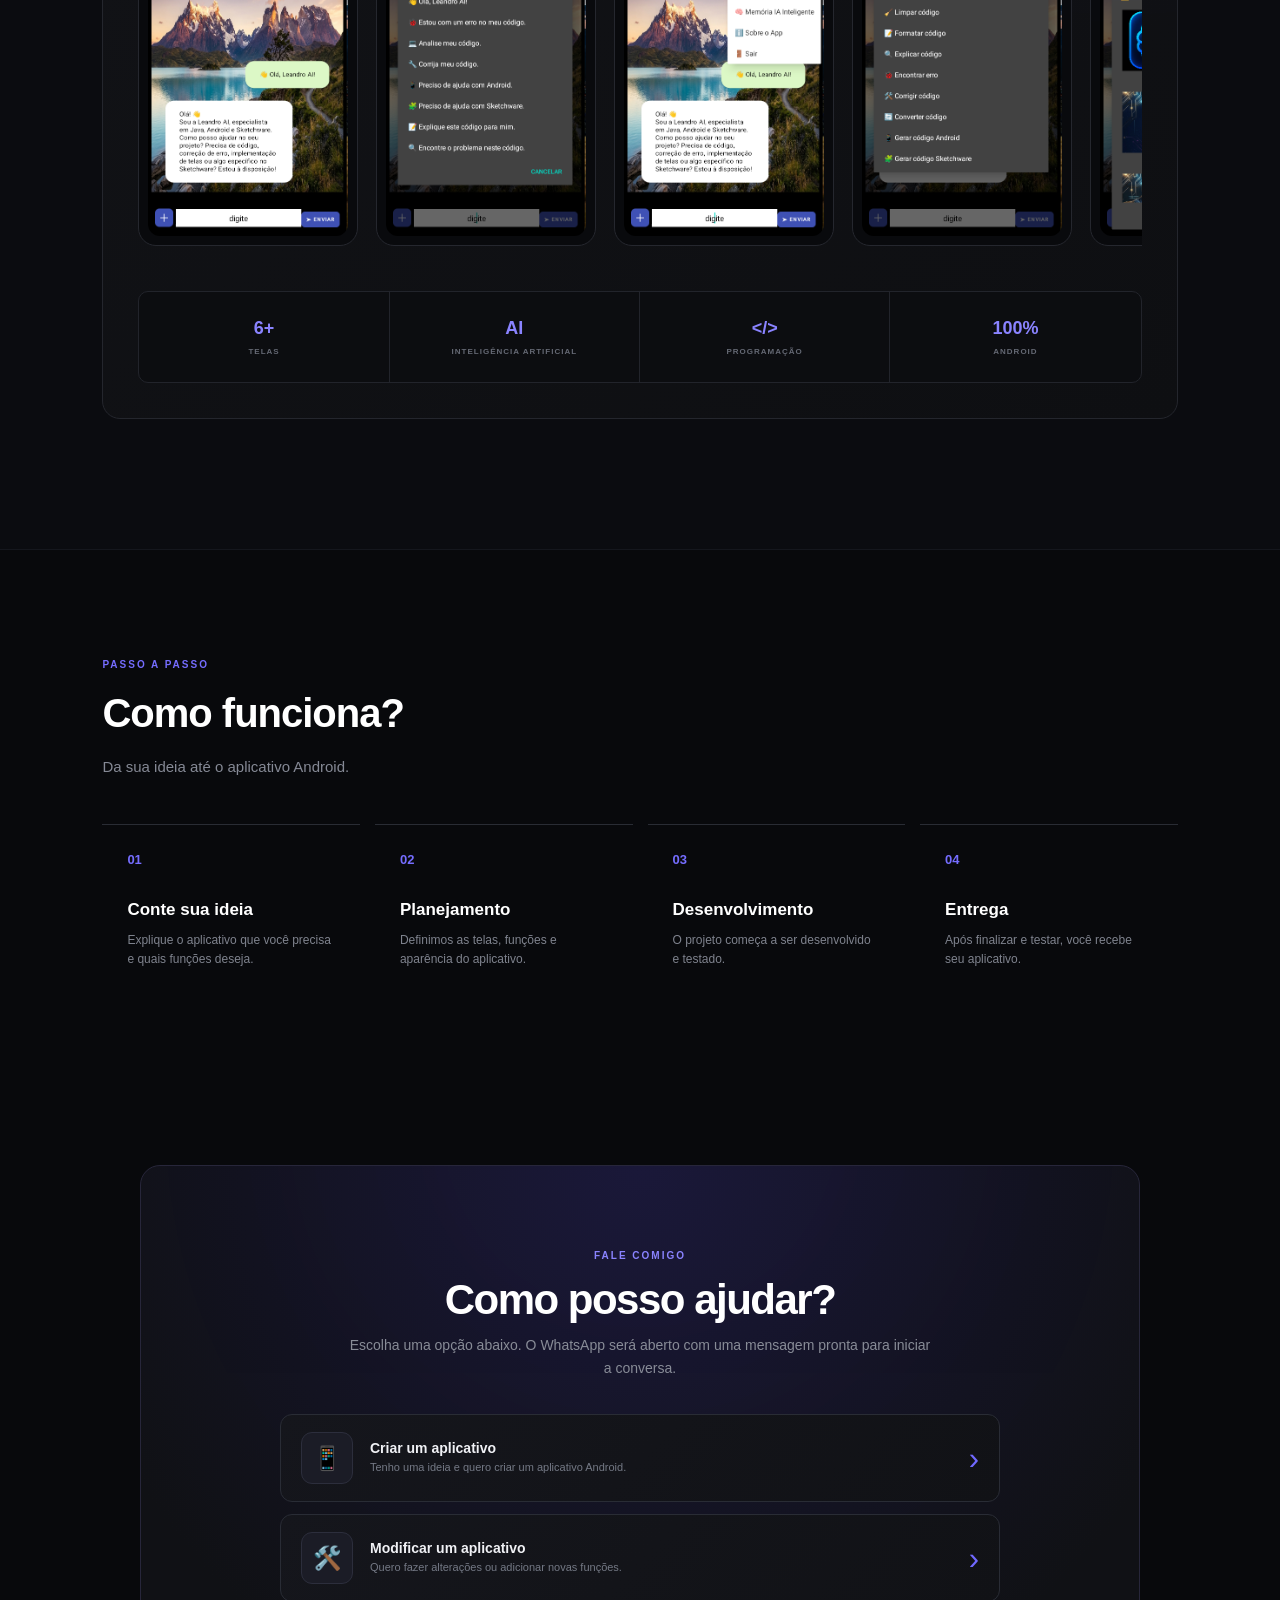
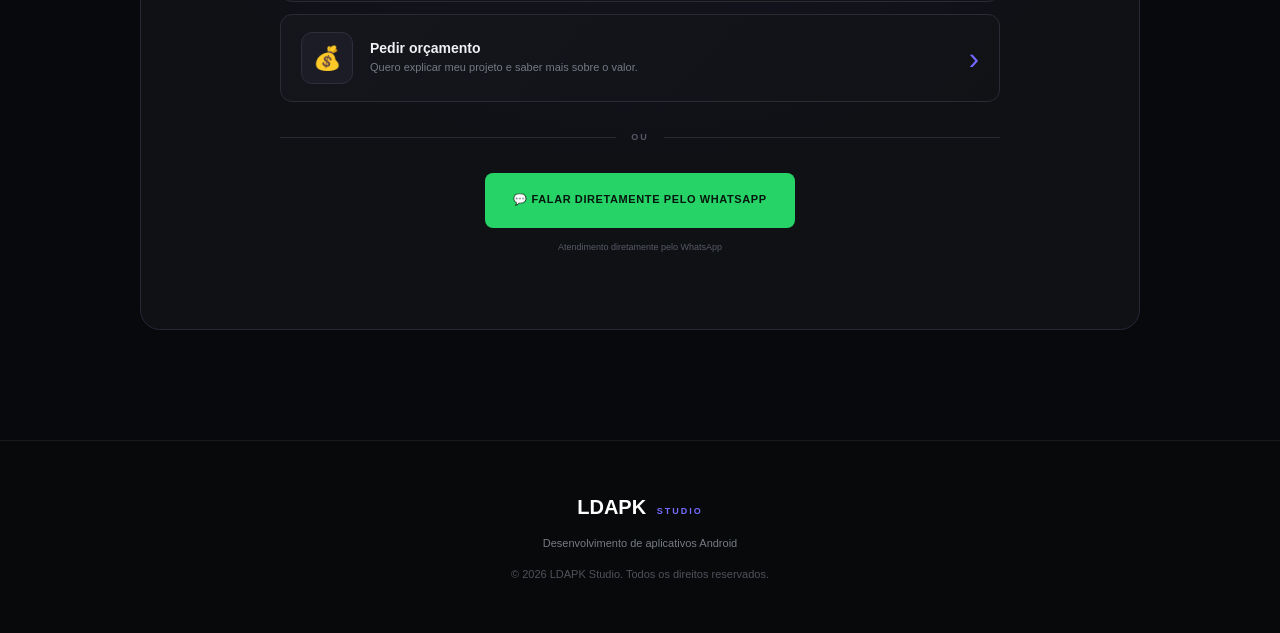
==== commit 4d73e8d9: "Enhance SEO and update meta tags in index.html Updated the title and meta description for better SEO" ====
--- a/index.html
+++ b/index.html
@@ -7,19 +7,87 @@
     <meta name="viewport"
           content="width=device-width, initial-scale=1.0">
 
-    <title>LDAPK Studio | Criação de Aplicativos Android</title>
+    <!-- ========================================= -->
+    <!-- SEO PRINCIPAL -->
+    <!-- ========================================= -->
+
+    <title>LDAPK Studio | Desenvolvimento de Aplicativos Android</title>
 
     <meta name="description"
-          content="Desenvolvimento de aplicativos Android personalizados para empresas, profissionais e pequenos negócios. Transforme sua ideia em um aplicativo.">
-
-    <meta name="keywords"
-          content="criação de aplicativos, aplicativo Android, desenvolvimento Android, criar APK, aplicativo para empresas, LDAPK Studio">
+          content="Criação e desenvolvimento de aplicativos Android personalizados para empresas, profissionais e pequenos negócios. Conheça os projetos da LDAPK Studio e solicite seu orçamento.">
+
+    <meta name="robots"
+          content="index, follow">
 
     <meta name="author"
           content="LDAPK Studio">
 
-    <link rel="stylesheet" href="style.css">
+    <meta name="theme-color"
+          content="#08090c">
+
+    <!-- ENDEREÇO OFICIAL DO SITE -->
+
+    <link rel="canonical"
+          href="https://deoliveiraleandro939-ship-it.github.io/ldapk-studio/">
+
+
+    <!-- ========================================= -->
+    <!-- OPEN GRAPH -->
+    <!-- MELHORA COMPARTILHAMENTO DO LINK -->
+    <!-- ========================================= -->
+
+    <meta property="og:type"
+          content="website">
+
+    <meta property="og:locale"
+          content="pt_BR">
+
+    <meta property="og:site_name"
+          content="LDAPK Studio">
+
+    <meta property="og:title"
+          content="LDAPK Studio | Desenvolvimento de Aplicativos Android">
+
+    <meta property="og:description"
+          content="Aplicativos Android personalizados para empresas, profissionais e pequenos negócios. Conheça os projetos da LDAPK Studio.">
+
+    <meta property="og:url"
+          content="https://deoliveiraleandro939-ship-it.github.io/ldapk-studio/">
+
+
+    <!-- ========================================= -->
+    <!-- DADOS ESTRUTURADOS -->
+    <!-- ========================================= -->
+
+    <script type="application/ld+json">
+    {
+        "@context": "https://schema.org",
+        "@type": "ProfessionalService",
+        "name": "LDAPK Studio",
+        "url": "https://deoliveiraleandro939-ship-it.github.io/ldapk-studio/",
+        "description": "Desenvolvimento de aplicativos Android personalizados para empresas, profissionais e pequenos negócios.",
+        "areaServed": {
+            "@type": "Country",
+            "name": "Brasil"
+        },
+        "serviceType": [
+            "Desenvolvimento de aplicativos Android",
+            "Criação de aplicativos personalizados",
+            "Modificação de aplicativos Android",
+            "Integração com WhatsApp",
+            "Sistemas de agendamento"
+        ]
+    }
+    </script>
+
+
+    <!-- CSS -->
+
+    <link rel="stylesheet"
+          href="style.css">
+
 </head>
+
 
 <body>
 
@@ -34,12 +102,15 @@
             <small>STUDIO</small>
         </div>
 
-        <nav class="menu">
+        <nav class="menu"
+             aria-label="Menu principal">
+
             <a href="#inicio">Início</a>
             <a href="#servicos">Serviços</a>
             <a href="#projetos">Projetos</a>
             <a href="#como-funciona">Como funciona</a>
             <a href="#contato">Contato</a>
+
         </nav>
 
         <button
@@ -58,7 +129,8 @@
         <!-- INÍCIO -->
         <!-- ========================================= -->
 
-        <section class="hero" id="inicio">
+        <section class="hero"
+                 id="inicio">
 
             <div class="hero-conteudo">
 
@@ -133,13 +205,16 @@
         <!-- SERVIÇOS -->
         <!-- ========================================= -->
 
-        <section class="section" id="servicos">
+        <section class="section"
+                 id="servicos">
 
             <div class="section-header">
 
                 <span>O QUE EU FAÇO</span>
 
-                <h2>Serviços</h2>
+                <h2>
+                    Desenvolvimento de aplicativos Android
+                </h2>
 
                 <p>
                     Soluções Android desenvolvidas de acordo
@@ -155,7 +230,9 @@
 
                     <div class="service-icon">📱</div>
 
-                    <h3>Aplicativos personalizados</h3>
+                    <h3>
+                        Aplicativos personalizados
+                    </h3>
 
                     <p>
                         Desenvolvimento de aplicativos Android
@@ -170,7 +247,9 @@
 
                     <div class="service-icon">🏢</div>
 
-                    <h3>Apps para empresas</h3>
+                    <h3>
+                        Apps para empresas
+                    </h3>
 
                     <p>
                         Aplicativos para barbearias,
@@ -185,7 +264,9 @@
 
                     <div class="service-icon">📅</div>
 
-                    <h3>Agendamentos</h3>
+                    <h3>
+                        Sistemas de agendamento
+                    </h3>
 
                     <p>
                         Sistemas para clientes escolherem
@@ -200,7 +281,9 @@
 
                     <div class="service-icon">💬</div>
 
-                    <h3>Integração com WhatsApp</h3>
+                    <h3>
+                        Integração com WhatsApp
+                    </h3>
 
                     <p>
                         Facilite pedidos, agendamentos
@@ -215,7 +298,9 @@
 
                     <div class="service-icon">🎨</div>
 
-                    <h3>Interface personalizada</h3>
+                    <h3>
+                        Interface personalizada
+                    </h3>
 
                     <p>
                         Cores, identidade visual,
@@ -230,7 +315,9 @@
 
                     <div class="service-icon">🛠️</div>
 
-                    <h3>Alterações e melhorias</h3>
+                    <h3>
+                        Alterações e melhorias
+                    </h3>
 
                     <p>
                         Ajustes, novas funções
@@ -249,13 +336,16 @@
         <!-- PROJETOS -->
         <!-- ========================================= -->
 
-        <section class="section projetos" id="projetos">
+        <section class="section projetos"
+                 id="projetos">
 
             <div class="section-header">
 
                 <span>PORTFÓLIO</span>
 
-                <h2>Projetos</h2>
+                <h2>
+                    Projetos Android
+                </h2>
 
                 <p>
                     Conheça alguns exemplos de aplicativos
@@ -278,7 +368,9 @@
                         APP DEMONSTRATIVO
                     </span>
 
-                    <h3>Barber Prime</h3>
+                    <h3>
+                        Barber Prime
+                    </h3>
 
                     <p>
                         Aplicativo demonstrativo desenvolvido
@@ -289,10 +381,12 @@
                     </p>
 
                     <div class="project-tags">
+
                         <span>Android</span>
                         <span>Agendamento</span>
                         <span>WhatsApp</span>
                         <span>Galeria</span>
+
                     </div>
 
                 </div>
@@ -300,7 +394,9 @@
 
                 <div class="galeria-titulo">
 
-                    <span>CONHEÇA O APLICATIVO</span>
+                    <span>
+                        CONHEÇA O APLICATIVO
+                    </span>
 
                     <p>
                         Arraste para o lado para ver as telas.
@@ -310,12 +406,14 @@
                 </div>
 
 
+                <!-- GALERIA BARBER PRIME -->
+
                 <div class="app-gallery">
 
                     <div class="screenshot-card">
                         <img
                             src="imagens/barber/imagem_1.png"
-                            alt="Barber Prime"
+                            alt="Tela do aplicativo Android Barber Prime"
                             class="screenshot"
                             data-gallery="barber"
                             loading="lazy">
@@ -324,7 +422,7 @@
                     <div class="screenshot-card">
                         <img
                             src="imagens/barber/imagem_2.png"
-                            alt="Barber Prime"
+                            alt="Serviços do aplicativo Barber Prime"
                             class="screenshot"
                             data-gallery="barber"
                             loading="lazy">
@@ -333,7 +431,7 @@
                     <div class="screenshot-card">
                         <img
                             src="imagens/barber/imagem_3.png"
-                            alt="Barber Prime"
+                            alt="Agendamento no aplicativo Barber Prime"
                             class="screenshot"
                             data-gallery="barber"
                             loading="lazy">
@@ -342,7 +440,7 @@
                     <div class="screenshot-card">
                         <img
                             src="imagens/barber/imagem_4.png"
-                            alt="Barber Prime"
+                            alt="Galeria do aplicativo Barber Prime"
                             class="screenshot"
                             data-gallery="barber"
                             loading="lazy">
@@ -351,7 +449,7 @@
                     <div class="screenshot-card">
                         <img
                             src="imagens/barber/imagem_5.png"
-                            alt="Barber Prime"
+                            alt="Aplicativo Android Barber Prime desenvolvido pela LDAPK Studio"
                             class="screenshot"
                             data-gallery="barber"
                             loading="lazy">
@@ -400,7 +498,9 @@
                         INTELIGÊNCIA ARTIFICIAL
                     </span>
 
-                    <h3>Leandro AI</h3>
+                    <h3>
+                        Leandro AI
+                    </h3>
 
                     <p>
                         Aplicativo Android com inteligência
@@ -410,10 +510,12 @@
                     </p>
 
                     <div class="project-tags">
+
                         <span>Android</span>
                         <span>Inteligência Artificial</span>
                         <span>Programação</span>
                         <span>Desenvolvimento</span>
+
                     </div>
 
                 </div>
@@ -421,7 +523,9 @@
 
                 <div class="galeria-titulo">
 
-                    <span>CONHEÇA O APLICATIVO</span>
+                    <span>
+                        CONHEÇA O APLICATIVO
+                    </span>
 
                     <p>
                         Arraste para o lado para conhecer
@@ -432,12 +536,14 @@
                 </div>
 
 
+                <!-- GALERIA LEANDRO AI -->
+
                 <div class="app-gallery">
 
                     <div class="screenshot-card">
                         <img
                             src="imagens/leandro_ai/imagem_1.png"
-                            alt="Leandro AI"
+                            alt="Tela do aplicativo Android Leandro AI"
                             class="screenshot"
                             data-gallery="leandro-ai"
                             loading="lazy">
@@ -446,7 +552,7 @@
                     <div class="screenshot-card">
                         <img
                             src="imagens/leandro_ai/imagem_2.png"
-                            alt="Leandro AI"
+                            alt="Interface do aplicativo Leandro AI"
                             class="screenshot"
                             data-gallery="leandro-ai"
                             loading="lazy">
@@ -455,7 +561,7 @@
                     <div class="screenshot-card">
                         <img
                             src="imagens/leandro_ai/imagem_3.png"
-                            alt="Leandro AI"
+                            alt="Chat de inteligência artificial Leandro AI"
                             class="screenshot"
                             data-gallery="leandro-ai"
                             loading="lazy">
@@ -464,7 +570,7 @@
                     <div class="screenshot-card">
                         <img
                             src="imagens/leandro_ai/imagem_4.png"
-                            alt="Leandro AI"
+                            alt="Ferramentas de programação do Leandro AI"
                             class="screenshot"
                             data-gallery="leandro-ai"
                             loading="lazy">
@@ -473,7 +579,7 @@
                     <div class="screenshot-card">
                         <img
                             src="imagens/leandro_ai/imagem_5.png"
-                            alt="Leandro AI"
+                            alt="Recursos do aplicativo Leandro AI"
                             class="screenshot"
                             data-gallery="leandro-ai"
                             loading="lazy">
@@ -482,7 +588,7 @@
                     <div class="screenshot-card">
                         <img
                             src="imagens/leandro_ai/imagem_6.png"
-                            alt="Leandro AI"
+                            alt="Aplicativo Android Leandro AI desenvolvido pela LDAPK Studio"
                             class="screenshot"
                             data-gallery="leandro-ai"
                             loading="lazy">
@@ -531,10 +637,12 @@
 
                 <span>PASSO A PASSO</span>
 
-                <h2>Como funciona?</h2>
+                <h2>
+                    Como funciona?
+                </h2>
 
                 <p>
-                    Da sua ideia até o aplicativo.
+                    Da sua ideia até o aplicativo Android.
                 </p>
 
             </div>
@@ -544,9 +652,13 @@
 
                 <div class="step">
 
-                    <div class="step-number">01</div>
-
-                    <h3>Conte sua ideia</h3>
+                    <div class="step-number">
+                        01
+                    </div>
+
+                    <h3>
+                        Conte sua ideia
+                    </h3>
 
                     <p>
                         Explique o aplicativo que você
@@ -558,9 +670,13 @@
 
                 <div class="step">
 
-                    <div class="step-number">02</div>
-
-                    <h3>Planejamento</h3>
+                    <div class="step-number">
+                        02
+                    </div>
+
+                    <h3>
+                        Planejamento
+                    </h3>
 
                     <p>
                         Definimos as telas,
@@ -573,9 +689,13 @@
 
                 <div class="step">
 
-                    <div class="step-number">03</div>
-
-                    <h3>Desenvolvimento</h3>
+                    <div class="step-number">
+                        03
+                    </div>
+
+                    <h3>
+                        Desenvolvimento
+                    </h3>
 
                     <p>
                         O projeto começa a ser
@@ -587,9 +707,13 @@
 
                 <div class="step">
 
-                    <div class="step-number">04</div>
-
-                    <h3>Entrega</h3>
+                    <div class="step-number">
+                        04
+                    </div>
+
+                    <h3>
+                        Entrega
+                    </h3>
 
                     <p>
                         Após finalizar e testar,
@@ -627,10 +751,6 @@
                 </p>
 
 
-                <!-- ================================= -->
-                <!-- OPÇÕES DE CONTATO -->
-                <!-- ================================= -->
-
                 <div class="contact-options">
 
 
@@ -729,13 +849,9 @@
                 </div>
 
 
-                <!-- WHATSAPP GERAL -->
-
                 <div class="contact-divider">
 
-                    <span>
-                        OU
-                    </span>
+                    <span>OU</span>
 
                 </div>
 
@@ -769,9 +885,13 @@
 
         <div class="footer-logo">
 
-            <strong>LDAPK</strong>
-
-            <span>STUDIO</span>
+            <strong>
+                LDAPK
+            </strong>
+
+            <span>
+                STUDIO
+            </span>
 
         </div>
 
@@ -813,7 +933,7 @@
 
         <img
             src=""
-            alt="Visualização ampliada"
+            alt="Visualização ampliada do aplicativo"
             id="modalImage">
 
 
@@ -837,4 +957,4 @@
 
 </body>
 
-</html>+</html>
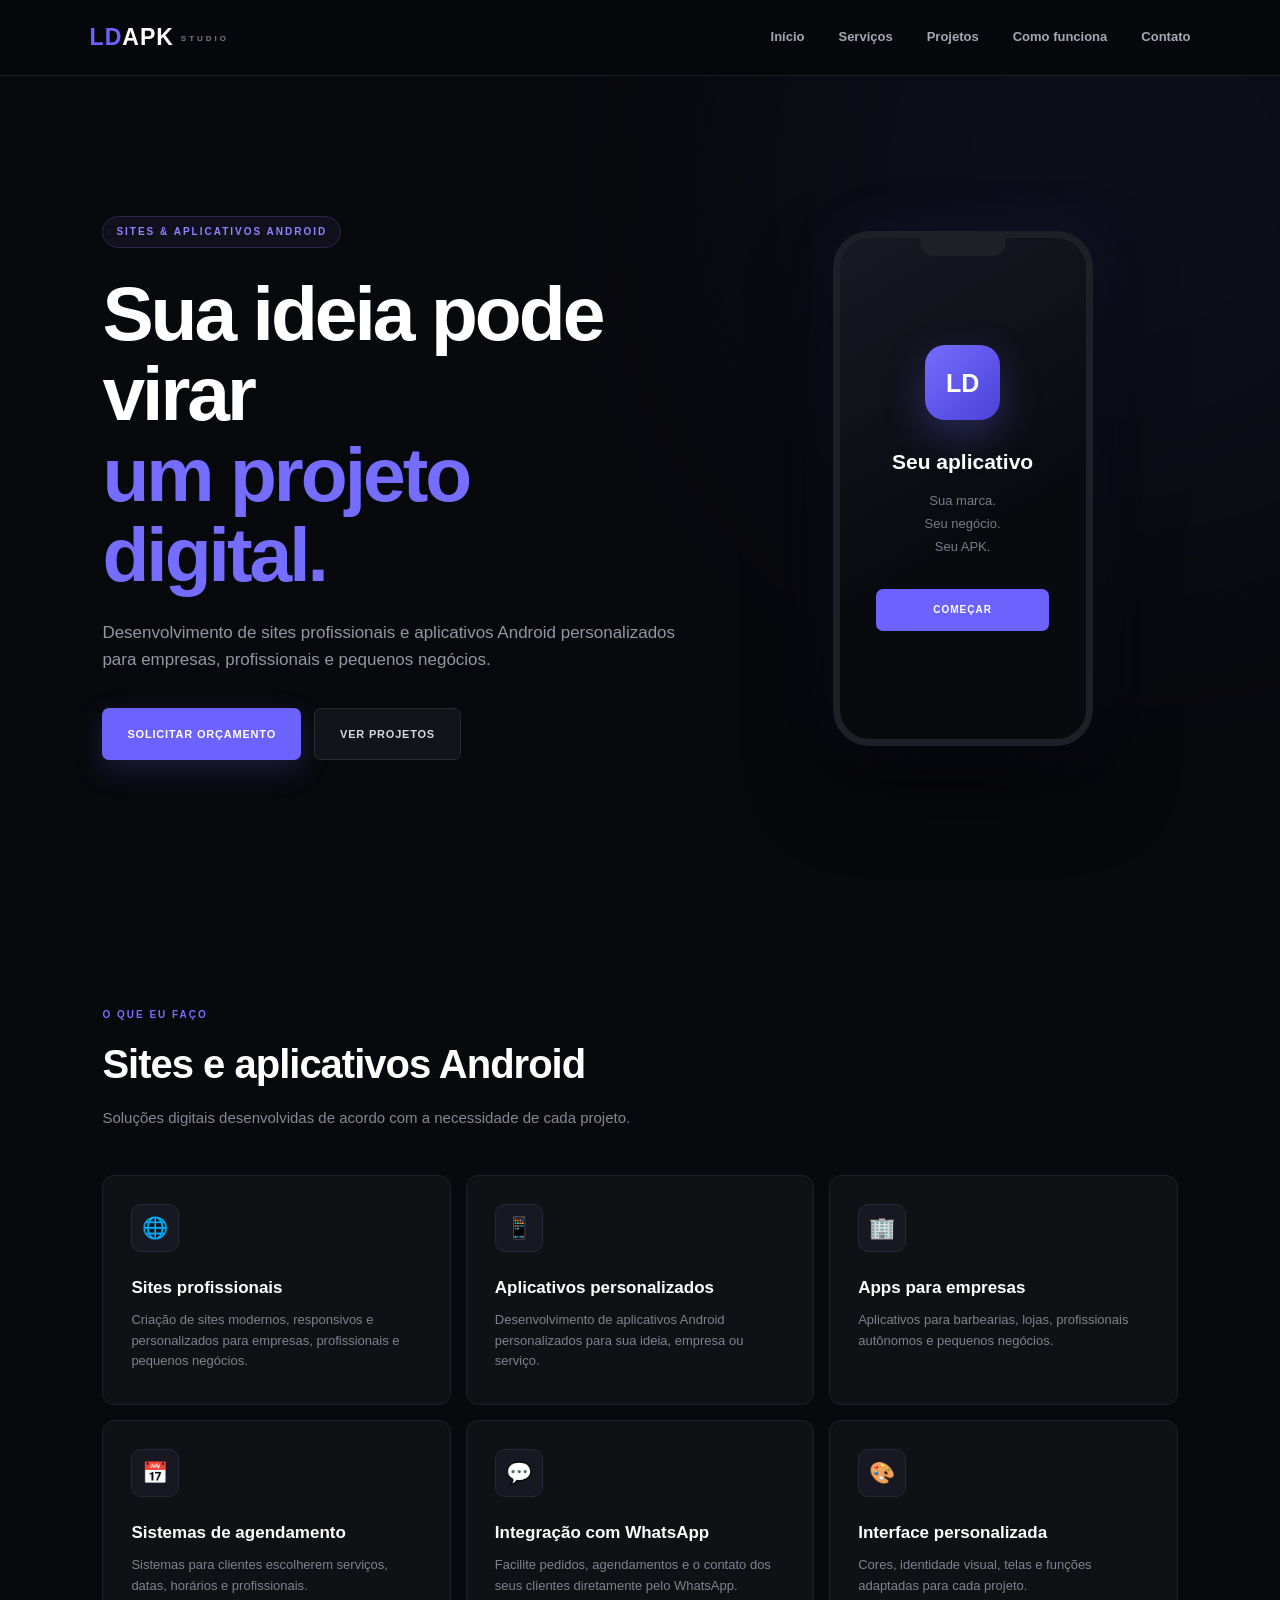
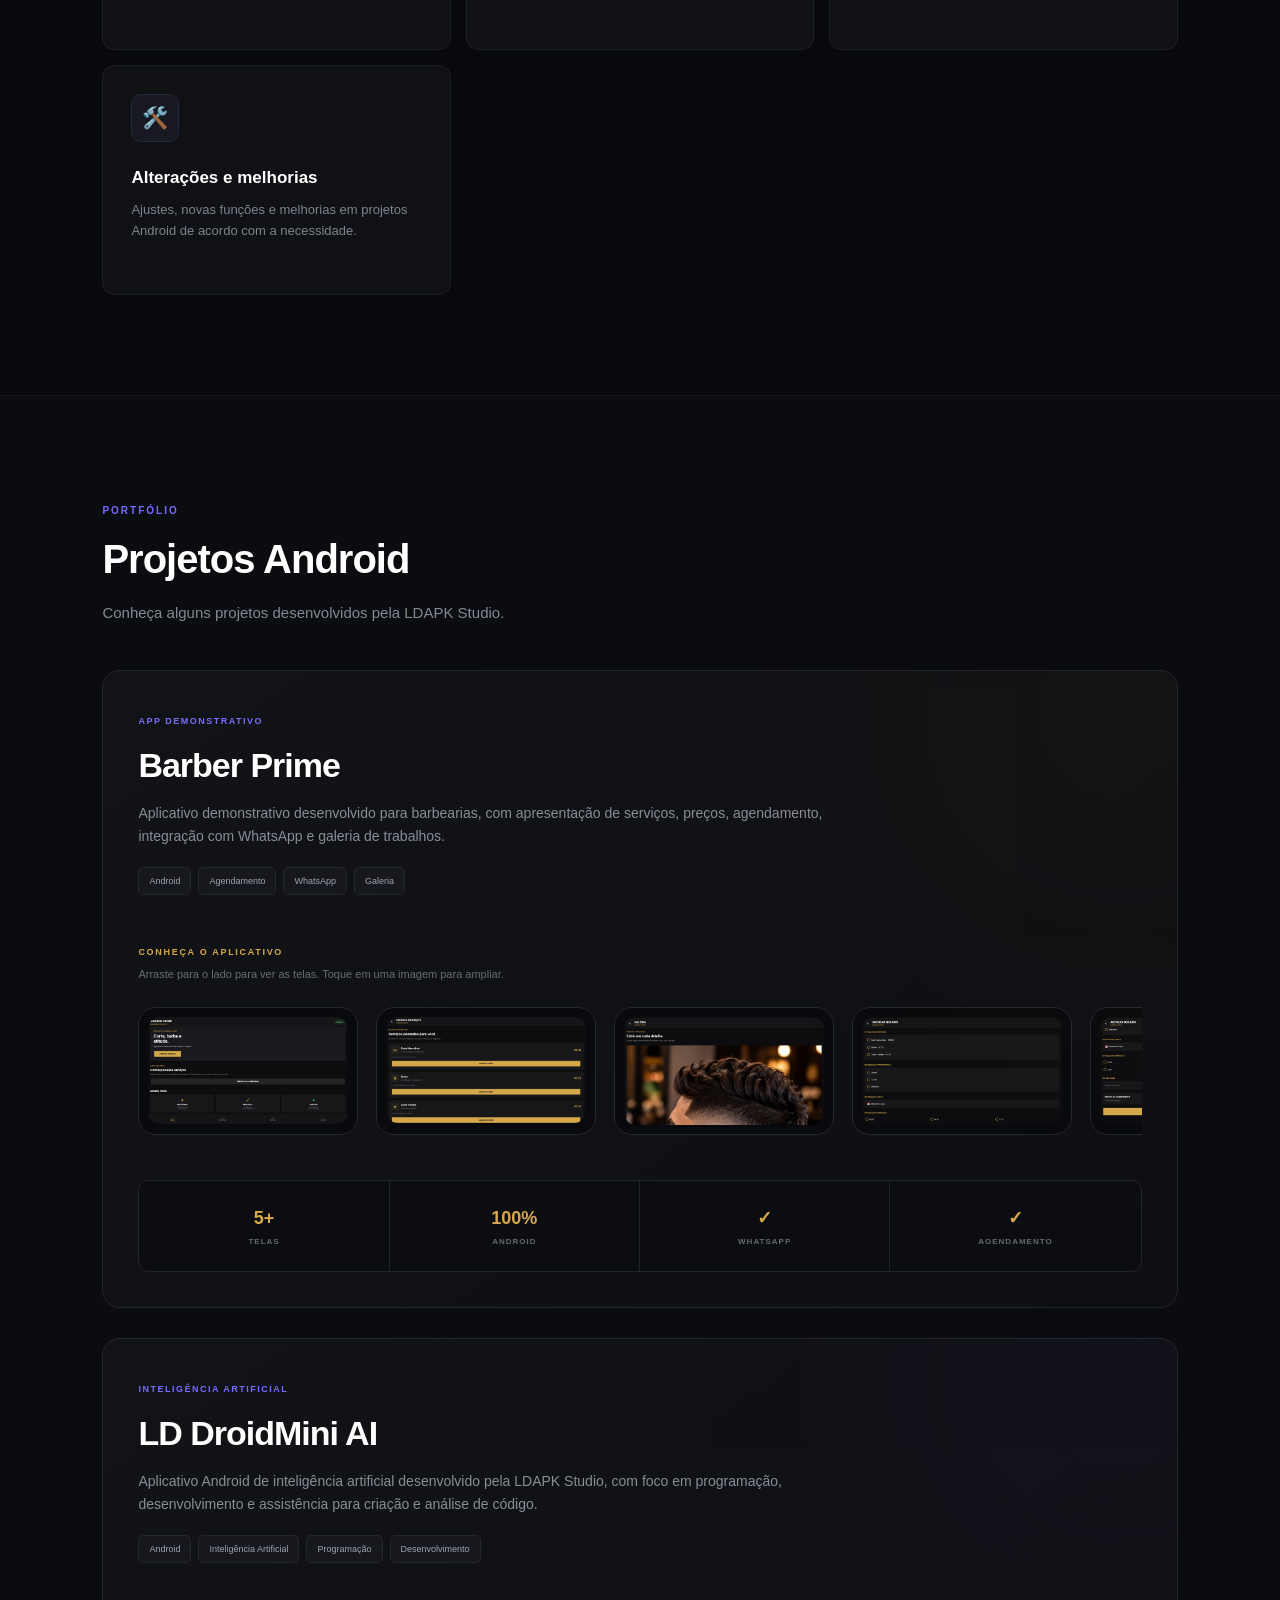
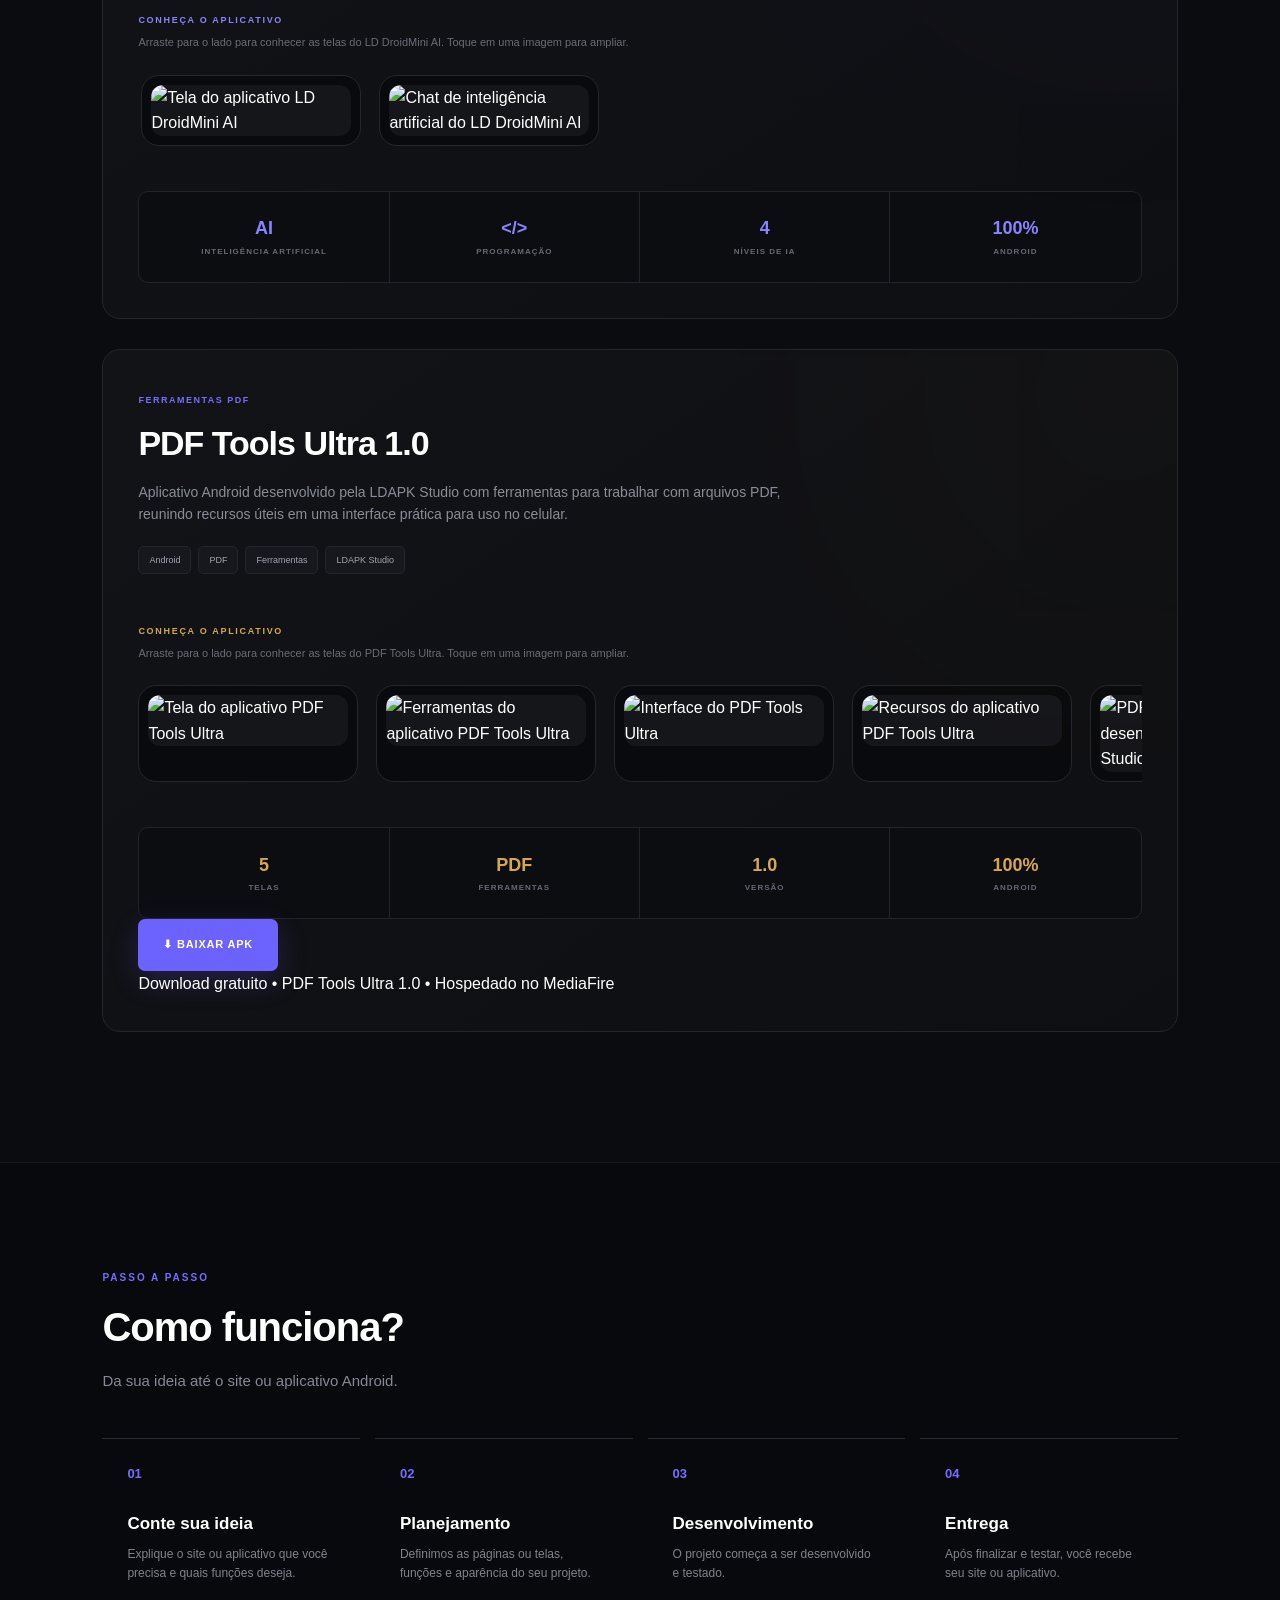
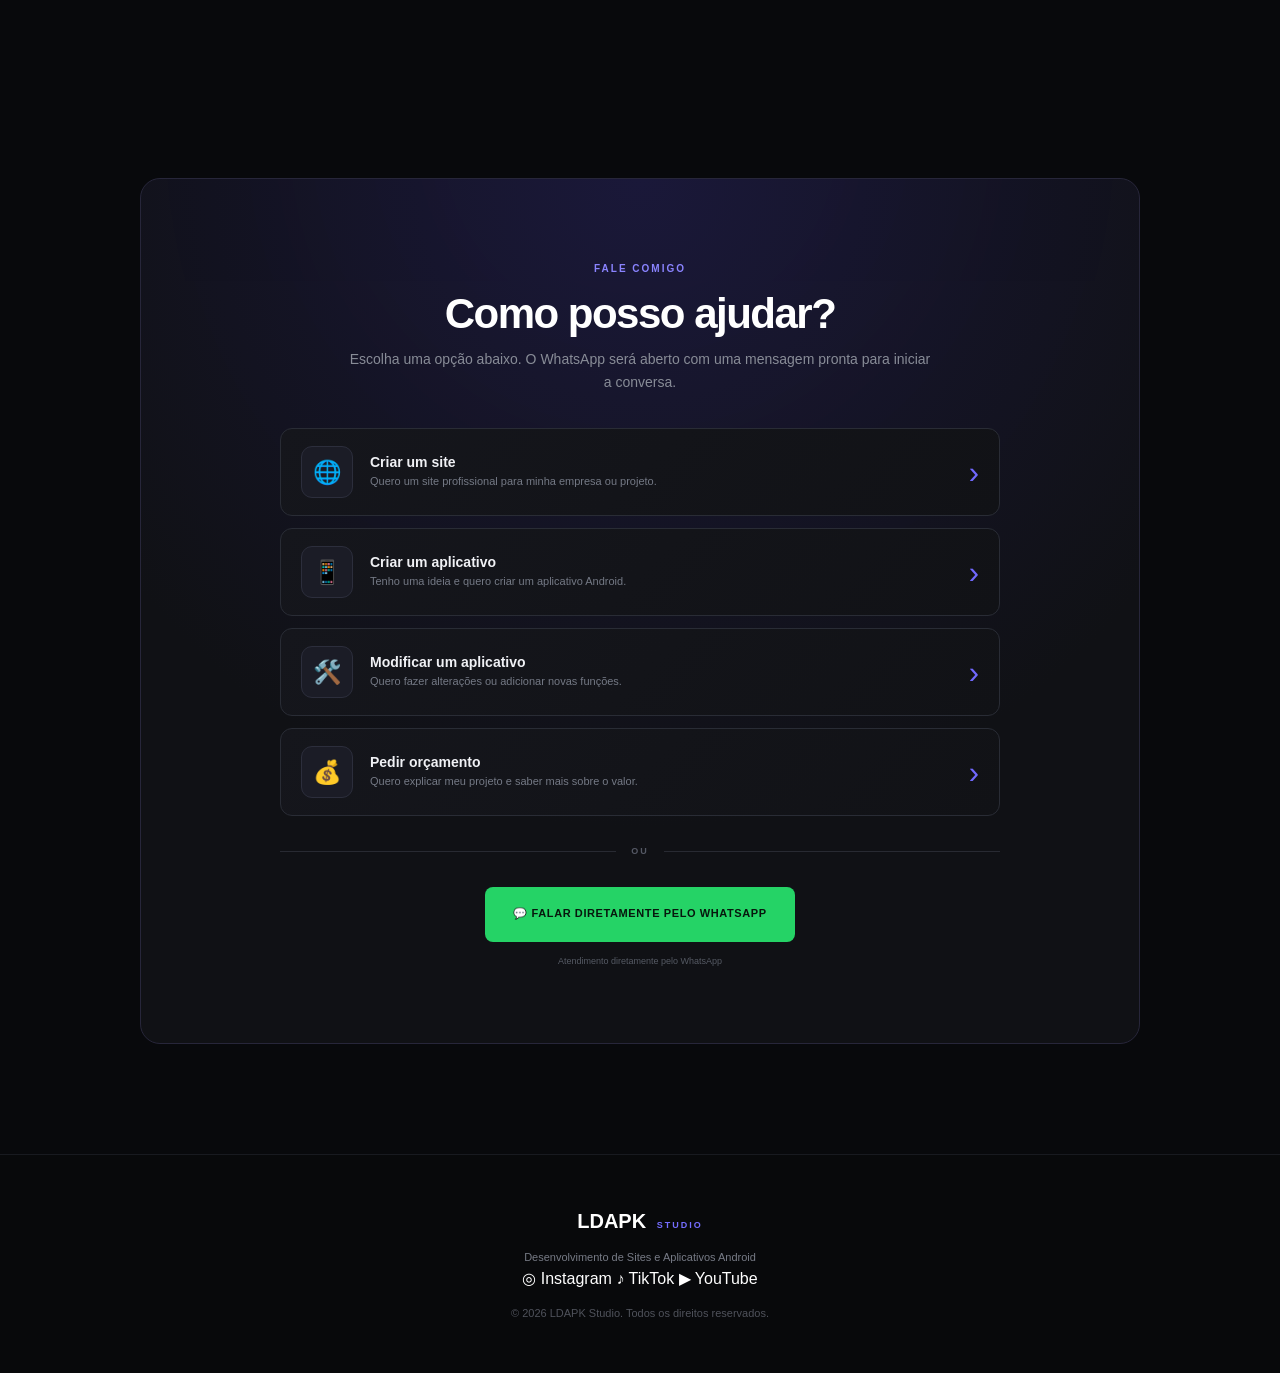
==== commit e174bea9: "Update title and meta descriptions for SEO" ====
--- a/index.html
+++ b/index.html
@@ -11,10 +11,10 @@
     <!-- SEO PRINCIPAL -->
     <!-- ========================================= -->
 
-    <title>LDAPK Studio | Desenvolvimento de Aplicativos Android</title>
+    <title>LDAPK Studio | Desenvolvimento de Sites e Aplicativos Android</title>
 
     <meta name="description"
-          content="Criação e desenvolvimento de aplicativos Android personalizados para empresas, profissionais e pequenos negócios. Conheça os projetos da LDAPK Studio e solicite seu orçamento.">
+          content="Criação de sites profissionais e desenvolvimento de aplicativos Android personalizados para empresas, profissionais e pequenos negócios. Conheça os projetos da LDAPK Studio e solicite seu orçamento.">
 
     <meta name="robots"
           content="index, follow">
@@ -46,10 +46,10 @@
           content="LDAPK Studio">
 
     <meta property="og:title"
-          content="LDAPK Studio | Desenvolvimento de Aplicativos Android">
+          content="LDAPK Studio | Desenvolvimento de Sites e Aplicativos Android">
 
     <meta property="og:description"
-          content="Aplicativos Android personalizados para empresas, profissionais e pequenos negócios. Conheça os projetos da LDAPK Studio.">
+          content="Sites profissionais e aplicativos Android personalizados para empresas, profissionais e pequenos negócios. Conheça os projetos da LDAPK Studio.">
 
     <meta property="og:url"
           content="https://deoliveiraleandro939-ship-it.github.io/ldapk-studio/">
@@ -65,12 +65,14 @@
         "@type": "ProfessionalService",
         "name": "LDAPK Studio",
         "url": "https://deoliveiraleandro939-ship-it.github.io/ldapk-studio/",
-        "description": "Desenvolvimento de aplicativos Android personalizados para empresas, profissionais e pequenos negócios.",
+        "description": "Desenvolvimento de sites profissionais e aplicativos Android personalizados para empresas, profissionais e pequenos negócios.",
         "areaServed": {
             "@type": "Country",
             "name": "Brasil"
         },
         "serviceType": [
+            "Desenvolvimento de sites profissionais",
+            "Criação de sites personalizados",
             "Desenvolvimento de aplicativos Android",
             "Criação de aplicativos personalizados",
             "Modificação de aplicativos Android",
@@ -135,17 +137,17 @@
             <div class="hero-conteudo">
 
                 <div class="tag">
-                    DESENVOLVIMENTO ANDROID
+                    SITES & APLICATIVOS ANDROID
                 </div>
 
                 <h1>
                     Sua ideia pode virar
-                    <span>um aplicativo.</span>
+                    <span>um projeto digital.</span>
                 </h1>
 
                 <p>
-                    Desenvolvimento de aplicativos Android
-                    personalizados para empresas,
+                    Desenvolvimento de sites profissionais e aplicativos
+                    Android personalizados para empresas,
                     profissionais e pequenos negócios.
                 </p>
 
@@ -213,11 +215,11 @@
                 <span>O QUE EU FAÇO</span>
 
                 <h2>
-                    Desenvolvimento de aplicativos Android
+                    Sites e aplicativos Android
                 </h2>
 
                 <p>
-                    Soluções Android desenvolvidas de acordo
+                    Soluções digitais desenvolvidas de acordo
                     com a necessidade de cada projeto.
                 </p>
 
@@ -225,6 +227,23 @@
 
 
             <div class="services-grid">
+
+                <article class="service-card">
+
+                    <div class="service-icon">🌐</div>
+
+                    <h3>
+                        Sites profissionais
+                    </h3>
+
+                    <p>
+                        Criação de sites modernos, responsivos
+                        e personalizados para empresas,
+                        profissionais e pequenos negócios.
+                    </p>
+
+                </article>
+
 
                 <article class="service-card">
 
@@ -348,8 +367,8 @@
                 </h2>
 
                 <p>
-                    Conheça alguns exemplos de aplicativos
-                    desenvolvidos pela LDAPK Studio.
+                    Conheça alguns projetos desenvolvidos
+                    pela LDAPK Studio.
                 </p>
 
             </div>
@@ -486,141 +505,66 @@
 
 
             <!-- ========================================= -->
-            <!-- LEANDRO AI -->
+            <!-- LD DROIDMINI AI -->
             <!-- ========================================= -->
-
-            <article class="projeto-completo projeto-leandro-ai"
-                     data-gallery="leandro-ai">
-
+            <article class="projeto-completo projeto-leandro-ai" data-gallery="ld-droidmini-ai">
                 <div class="projeto-titulo">
-
-                    <span class="project-type">
-                        INTELIGÊNCIA ARTIFICIAL
-                    </span>
-
-                    <h3>
-                        Leandro AI
-                    </h3>
-
-                    <p>
-                        Aplicativo Android com inteligência
-                        artificial voltada para programação
-                        e desenvolvimento, criado para auxiliar
-                        na produção, análise e correção de código.
-                    </p>
-
+                    <span class="project-type">INTELIGÊNCIA ARTIFICIAL</span>
+                    <h3>LD DroidMini AI</h3>
+                    <p>Aplicativo Android de inteligência artificial desenvolvido pela LDAPK Studio, com foco em programação, desenvolvimento e assistência para criação e análise de código.</p>
                     <div class="project-tags">
-
-                        <span>Android</span>
-                        <span>Inteligência Artificial</span>
-                        <span>Programação</span>
-                        <span>Desenvolvimento</span>
-
-                    </div>
-
-                </div>
-
-
+                        <span>Android</span><span>Inteligência Artificial</span><span>Programação</span><span>Desenvolvimento</span>
+                    </div>
+                </div>
                 <div class="galeria-titulo">
-
-                    <span>
-                        CONHEÇA O APLICATIVO
-                    </span>
-
-                    <p>
-                        Arraste para o lado para conhecer
-                        as telas do Leandro AI.
-                        Toque em uma imagem para ampliar.
-                    </p>
-
-                </div>
-
-
-                <!-- GALERIA LEANDRO AI -->
-
+                    <span>CONHEÇA O APLICATIVO</span>
+                    <p>Arraste para o lado para conhecer as telas do LD DroidMini AI. Toque em uma imagem para ampliar.</p>
+                </div>
                 <div class="app-gallery">
-
-                    <div class="screenshot-card">
-                        <img
-                            src="imagens/leandro_ai/imagem_1.png"
-                            alt="Tela do aplicativo Android Leandro AI"
-                            class="screenshot"
-                            data-gallery="leandro-ai"
-                            loading="lazy">
-                    </div>
-
-                    <div class="screenshot-card">
-                        <img
-                            src="imagens/leandro_ai/imagem_2.png"
-                            alt="Interface do aplicativo Leandro AI"
-                            class="screenshot"
-                            data-gallery="leandro-ai"
-                            loading="lazy">
-                    </div>
-
-                    <div class="screenshot-card">
-                        <img
-                            src="imagens/leandro_ai/imagem_3.png"
-                            alt="Chat de inteligência artificial Leandro AI"
-                            class="screenshot"
-                            data-gallery="leandro-ai"
-                            loading="lazy">
-                    </div>
-
-                    <div class="screenshot-card">
-                        <img
-                            src="imagens/leandro_ai/imagem_4.png"
-                            alt="Ferramentas de programação do Leandro AI"
-                            class="screenshot"
-                            data-gallery="leandro-ai"
-                            loading="lazy">
-                    </div>
-
-                    <div class="screenshot-card">
-                        <img
-                            src="imagens/leandro_ai/imagem_5.png"
-                            alt="Recursos do aplicativo Leandro AI"
-                            class="screenshot"
-                            data-gallery="leandro-ai"
-                            loading="lazy">
-                    </div>
-
-                    <div class="screenshot-card">
-                        <img
-                            src="imagens/leandro_ai/imagem_6.png"
-                            alt="Aplicativo Android Leandro AI desenvolvido pela LDAPK Studio"
-                            class="screenshot"
-                            data-gallery="leandro-ai"
-                            loading="lazy">
-                    </div>
-
-                </div>
-
-
+                    <div class="screenshot-card"><img src="imagens/LD droid mini AI/imagem_1.png" alt="Tela do aplicativo LD DroidMini AI" class="screenshot" data-gallery="ld-droidmini-ai" loading="lazy"></div>
+                    <div class="screenshot-card"><img src="imagens/LD droid mini AI/imagem_2.png" alt="Chat de inteligência artificial do LD DroidMini AI" class="screenshot" data-gallery="ld-droidmini-ai" loading="lazy"></div>
+                </div>
                 <div class="projeto-destaques">
-
-                    <div>
-                        <strong>6+</strong>
-                        <span>TELAS</span>
-                    </div>
-
-                    <div>
-                        <strong>AI</strong>
-                        <span>INTELIGÊNCIA ARTIFICIAL</span>
-                    </div>
-
-                    <div>
-                        <strong>&lt;/&gt;</strong>
-                        <span>PROGRAMAÇÃO</span>
-                    </div>
-
-                    <div>
-                        <strong>100%</strong>
-                        <span>ANDROID</span>
-                    </div>
-
-                </div>
-
+                    <div><strong>AI</strong><span>INTELIGÊNCIA ARTIFICIAL</span></div>
+                    <div><strong>&lt;/&gt;</strong><span>PROGRAMAÇÃO</span></div>
+                    <div><strong>4</strong><span>NÍVEIS DE IA</span></div>
+                    <div><strong>100%</strong><span>ANDROID</span></div>
+                </div>
+            </article>
+
+            <!-- ========================================= -->
+            <!-- PDF TOOLS ULTRA -->
+            <!-- ========================================= -->
+            <article class="projeto-completo" data-gallery="pdf-tools-ultra">
+                <div class="projeto-titulo">
+                    <span class="project-type">FERRAMENTAS PDF</span>
+                    <h3>PDF Tools Ultra 1.0</h3>
+                    <p>Aplicativo Android desenvolvido pela LDAPK Studio com ferramentas para trabalhar com arquivos PDF, reunindo recursos úteis em uma interface prática para uso no celular.</p>
+                    <div class="project-tags">
+                        <span>Android</span><span>PDF</span><span>Ferramentas</span><span>LDAPK Studio</span>
+                    </div>
+                </div>
+                <div class="galeria-titulo">
+                    <span>CONHEÇA O APLICATIVO</span>
+                    <p>Arraste para o lado para conhecer as telas do PDF Tools Ultra. Toque em uma imagem para ampliar.</p>
+                </div>
+                <div class="app-gallery">
+                    <div class="screenshot-card"><img src="imagens/pdf tools ultra/imagem_1.png" alt="Tela do aplicativo PDF Tools Ultra" class="screenshot" data-gallery="pdf-tools-ultra" loading="lazy"></div>
+                    <div class="screenshot-card"><img src="imagens/pdf tools ultra/imagem_2.png" alt="Ferramentas do aplicativo PDF Tools Ultra" class="screenshot" data-gallery="pdf-tools-ultra" loading="lazy"></div>
+                    <div class="screenshot-card"><img src="imagens/pdf tools ultra/imagem_3.png" alt="Interface do PDF Tools Ultra" class="screenshot" data-gallery="pdf-tools-ultra" loading="lazy"></div>
+                    <div class="screenshot-card"><img src="imagens/pdf tools ultra/imagem_4.png" alt="Recursos do aplicativo PDF Tools Ultra" class="screenshot" data-gallery="pdf-tools-ultra" loading="lazy"></div>
+                    <div class="screenshot-card"><img src="imagens/pdf tools ultra/imagem_5.png" alt="PDF Tools Ultra desenvolvido pela LDAPK Studio" class="screenshot" data-gallery="pdf-tools-ultra" loading="lazy"></div>
+                </div>
+                <div class="projeto-destaques">
+                    <div><strong>5</strong><span>TELAS</span></div>
+                    <div><strong>PDF</strong><span>FERRAMENTAS</span></div>
+                    <div><strong>1.0</strong><span>VERSÃO</span></div>
+                    <div><strong>100%</strong><span>ANDROID</span></div>
+                </div>
+                <div class="download-area">
+                    <a class="btn-principal download-apk" href="https://www.mediafire.com/file/dz2ew8hqxe6i3tm/PDF_Tools_Ultra_1.0.apk/file" target="_blank" rel="noopener noreferrer">⬇ BAIXAR APK</a>
+                    <p class="download-info">Download gratuito • PDF Tools Ultra 1.0 • Hospedado no MediaFire</p>
+                </div>
             </article>
 
         </section>
@@ -642,7 +586,7 @@
                 </h2>
 
                 <p>
-                    Da sua ideia até o aplicativo Android.
+                    Da sua ideia até o site ou aplicativo Android.
                 </p>
 
             </div>
@@ -661,7 +605,7 @@
                     </h3>
 
                     <p>
-                        Explique o aplicativo que você
+                        Explique o site ou aplicativo que você
                         precisa e quais funções deseja.
                     </p>
 
@@ -679,9 +623,9 @@
                     </h3>
 
                     <p>
-                        Definimos as telas,
+                        Definimos as páginas ou telas,
                         funções e aparência
-                        do aplicativo.
+                        do seu projeto.
                     </p>
 
                 </div>
@@ -717,7 +661,7 @@
 
                     <p>
                         Após finalizar e testar,
-                        você recebe seu aplicativo.
+                        você recebe seu site ou aplicativo.
                     </p>
 
                 </div>
@@ -754,6 +698,37 @@
                 <div class="contact-options">
 
 
+                    <!-- CRIAR SITE -->
+
+                    <button
+                        type="button"
+                        class="contact-option"
+                        id="btnCriarSite">
+
+                        <span class="contact-option-icon">
+                            🌐
+                        </span>
+
+                        <span class="contact-option-content">
+
+                            <strong>
+                                Criar um site
+                            </strong>
+
+                            <small>
+                                Quero um site profissional
+                                para minha empresa ou projeto.
+                            </small>
+
+                        </span>
+
+                        <span class="contact-option-arrow">
+                            ›
+                        </span>
+
+                    </button>
+
+
                     <!-- CRIAR APLICATIVO -->
 
                     <button
@@ -896,8 +871,14 @@
         </div>
 
         <p>
-            Desenvolvimento de aplicativos Android
+            Desenvolvimento de Sites e Aplicativos Android
         </p>
+
+        <div class="footer-social">
+            <a href="https://www.instagram.com/ldapkstudio?stkn=MTMzY2ptaDVhNWdmbg==" target="_blank" rel="noopener noreferrer" class="social-link instagram" aria-label="Instagram da LDAPK Studio"><span>◎</span> Instagram</a>
+            <a href="https://www.tiktok.com/@ldapkstudio?_r=1&_t=ZS-9A94UC6aiDU" target="_blank" rel="noopener noreferrer" class="social-link tiktok" aria-label="TikTok da LDAPK Studio"><span>♪</span> TikTok</a>
+            <a href="https://youtube.com/@ldapkstudio?si=WI1Jvksp1Enj0b8W" target="_blank" rel="noopener noreferrer" class="social-link youtube" aria-label="YouTube da LDAPK Studio"><span>▶</span> YouTube</a>
+        </div>
 
         <p class="copyright">
             © 2026 LDAPK Studio.
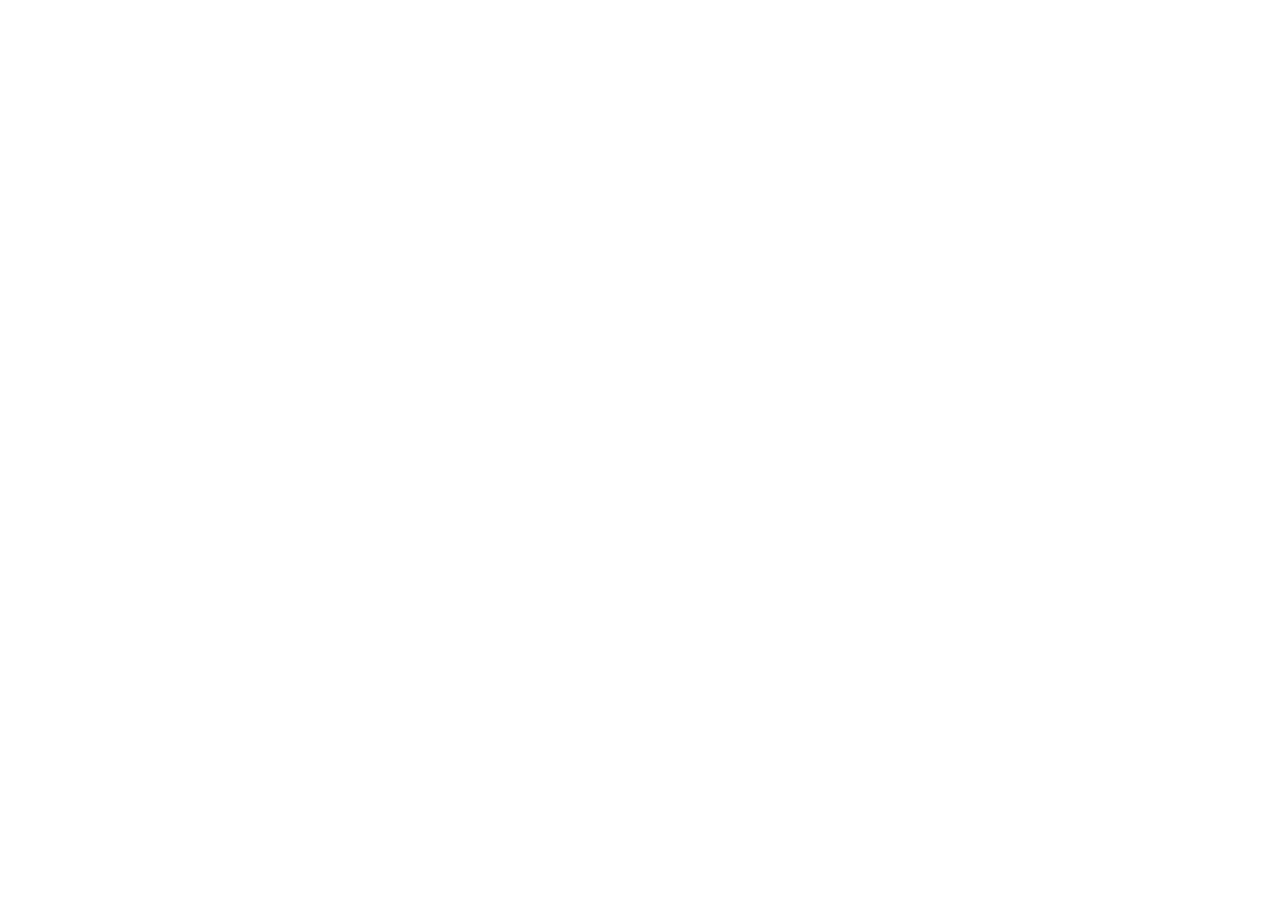
==== commit 4cf367d5: "Update SEO details and redirect to new site Updated the title and meta description for SEO, changed " ====
--- a/index.html
+++ b/index.html
@@ -1,941 +1,110 @@
 <!DOCTYPE html>
 <html lang="pt-BR">
-
 <head>
     <meta charset="UTF-8">
 
     <meta name="viewport"
           content="width=device-width, initial-scale=1.0">
 
-    <!-- ========================================= -->
-    <!-- SEO PRINCIPAL -->
-    <!-- ========================================= -->
-
-    <title>LDAPK Studio | Desenvolvimento de Sites e Aplicativos Android</title>
+    <title>LDAPK Studio - Novo endereço</title>
 
     <meta name="description"
-          content="Criação de sites profissionais e desenvolvimento de aplicativos Android personalizados para empresas, profissionais e pequenos negócios. Conheça os projetos da LDAPK Studio e solicite seu orçamento.">
+          content="O site oficial da LDAPK Studio mudou para um novo endereço.">
 
+    <!-- Informa aos mecanismos de busca qual é o novo endereço oficial -->
+    <link rel="canonical"
+          href="https://ldapk-studio.ldapk.workers.dev/">
+
+    <!-- Não queremos que esta página antiga continue nos resultados -->
     <meta name="robots"
-          content="index, follow">
+          content="noindex, follow">
 
-    <meta name="author"
-          content="LDAPK Studio">
+    <!-- Redirecionamento automático -->
+    <meta http-equiv="refresh"
+          content="0; url=https://ldapk-studio.ldapk.workers.dev/">
 
-    <meta name="theme-color"
-          content="#08090c">
+    <style>
+        * {
+            box-sizing: border-box;
+        }
 
-    <!-- ENDEREÇO OFICIAL DO SITE -->
+        body {
+            margin: 0;
+            min-height: 100vh;
+            display: flex;
+            align-items: center;
+            justify-content: center;
+            padding: 24px;
+            background: #080b14;
+            color: #ffffff;
+            font-family: Arial, Helvetica, sans-serif;
+            text-align: center;
+        }
 
-    <link rel="canonical"
-          href="https://deoliveiraleandro939-ship-it.github.io/ldapk-studio/">
+        .container {
+            width: 100%;
+            max-width: 620px;
+            padding: 40px 25px;
+            border: 1px solid #25304d;
+            border-radius: 20px;
+            background: #101625;
+        }
 
+        h1 {
+            margin-top: 0;
+            margin-bottom: 16px;
+            font-size: 32px;
+        }
 
-    <!-- ========================================= -->
-    <!-- OPEN GRAPH -->
-    <!-- MELHORA COMPARTILHAMENTO DO LINK -->
-    <!-- ========================================= -->
+        p {
+            color: #c7ccda;
+            font-size: 17px;
+            line-height: 1.6;
+        }
 
-    <meta property="og:type"
-          content="website">
+        a {
+            display: inline-block;
+            margin-top: 15px;
+            padding: 14px 24px;
+            border-radius: 10px;
+            background: #ffffff;
+            color: #080b14;
+            text-decoration: none;
+            font-weight: bold;
+        }
 
-    <meta property="og:locale"
-          content="pt_BR">
-
-    <meta property="og:site_name"
-          content="LDAPK Studio">
-
-    <meta property="og:title"
-          content="LDAPK Studio | Desenvolvimento de Sites e Aplicativos Android">
-
-    <meta property="og:description"
-          content="Sites profissionais e aplicativos Android personalizados para empresas, profissionais e pequenos negócios. Conheça os projetos da LDAPK Studio.">
-
-    <meta property="og:url"
-          content="https://deoliveiraleandro939-ship-it.github.io/ldapk-studio/">
-
-
-    <!-- ========================================= -->
-    <!-- DADOS ESTRUTURADOS -->
-    <!-- ========================================= -->
-
-    <script type="application/ld+json">
-    {
-        "@context": "https://schema.org",
-        "@type": "ProfessionalService",
-        "name": "LDAPK Studio",
-        "url": "https://deoliveiraleandro939-ship-it.github.io/ldapk-studio/",
-        "description": "Desenvolvimento de sites profissionais e aplicativos Android personalizados para empresas, profissionais e pequenos negócios.",
-        "areaServed": {
-            "@type": "Country",
-            "name": "Brasil"
-        },
-        "serviceType": [
-            "Desenvolvimento de sites profissionais",
-            "Criação de sites personalizados",
-            "Desenvolvimento de aplicativos Android",
-            "Criação de aplicativos personalizados",
-            "Modificação de aplicativos Android",
-            "Integração com WhatsApp",
-            "Sistemas de agendamento"
-        ]
-    }
-    </script>
-
-
-    <!-- CSS -->
-
-    <link rel="stylesheet"
-          href="style.css">
-
+        a:hover {
+            opacity: 0.9;
+        }
+    </style>
 </head>
-
 
 <body>
 
-    <!-- ========================================= -->
-    <!-- CABEÇALHO -->
-    <!-- ========================================= -->
+    <main class="container">
 
-    <header class="header">
+        <h1>LDAPK Studio</h1>
 
-        <div class="logo">
-            <span class="logo-ld">LD</span>APK
-            <small>STUDIO</small>
-        </div>
+        <p>
+            Nosso site mudou para um novo endereço.
+        </p>
 
-        <nav class="menu"
-             aria-label="Menu principal">
+        <p>
+            Você será redirecionado automaticamente para
+            o novo site oficial da LDAPK Studio.
+        </p>
 
-            <a href="#inicio">Início</a>
-            <a href="#servicos">Serviços</a>
-            <a href="#projetos">Projetos</a>
-            <a href="#como-funciona">Como funciona</a>
-            <a href="#contato">Contato</a>
-
-        </nav>
-
-        <button
-            class="menu-mobile"
-            id="menuMobile"
-            aria-label="Abrir menu">
-            ☰
-        </button>
-
-    </header>
-
-
-    <main>
-
-        <!-- ========================================= -->
-        <!-- INÍCIO -->
-        <!-- ========================================= -->
-
-        <section class="hero"
-                 id="inicio">
-
-            <div class="hero-conteudo">
-
-                <div class="tag">
-                    SITES & APLICATIVOS ANDROID
-                </div>
-
-                <h1>
-                    Sua ideia pode virar
-                    <span>um projeto digital.</span>
-                </h1>
-
-                <p>
-                    Desenvolvimento de sites profissionais e aplicativos
-                    Android personalizados para empresas,
-                    profissionais e pequenos negócios.
-                </p>
-
-                <div class="hero-botoes">
-
-                    <a class="btn-principal"
-                       href="#contato">
-                        SOLICITAR ORÇAMENTO
-                    </a>
-
-                    <a class="btn-secundario"
-                       href="#projetos">
-                        VER PROJETOS
-                    </a>
-
-                </div>
-
-            </div>
-
-
-            <div class="hero-card">
-
-                <div class="phone">
-
-                    <div class="phone-top"></div>
-
-                    <div class="phone-content">
-
-                        <div class="app-icon">
-                            LD
-                        </div>
-
-                        <h3>
-                            Seu aplicativo
-                        </h3>
-
-                        <p>
-                            Sua marca.<br>
-                            Seu negócio.<br>
-                            Seu APK.
-                        </p>
-
-                        <div class="fake-button">
-                            COMEÇAR
-                        </div>
-
-                    </div>
-
-                </div>
-
-            </div>
-
-        </section>
-
-
-        <!-- ========================================= -->
-        <!-- SERVIÇOS -->
-        <!-- ========================================= -->
-
-        <section class="section"
-                 id="servicos">
-
-            <div class="section-header">
-
-                <span>O QUE EU FAÇO</span>
-
-                <h2>
-                    Sites e aplicativos Android
-                </h2>
-
-                <p>
-                    Soluções digitais desenvolvidas de acordo
-                    com a necessidade de cada projeto.
-                </p>
-
-            </div>
-
-
-            <div class="services-grid">
-
-                <article class="service-card">
-
-                    <div class="service-icon">🌐</div>
-
-                    <h3>
-                        Sites profissionais
-                    </h3>
-
-                    <p>
-                        Criação de sites modernos, responsivos
-                        e personalizados para empresas,
-                        profissionais e pequenos negócios.
-                    </p>
-
-                </article>
-
-
-                <article class="service-card">
-
-                    <div class="service-icon">📱</div>
-
-                    <h3>
-                        Aplicativos personalizados
-                    </h3>
-
-                    <p>
-                        Desenvolvimento de aplicativos Android
-                        personalizados para sua ideia,
-                        empresa ou serviço.
-                    </p>
-
-                </article>
-
-
-                <article class="service-card">
-
-                    <div class="service-icon">🏢</div>
-
-                    <h3>
-                        Apps para empresas
-                    </h3>
-
-                    <p>
-                        Aplicativos para barbearias,
-                        lojas, profissionais autônomos
-                        e pequenos negócios.
-                    </p>
-
-                </article>
-
-
-                <article class="service-card">
-
-                    <div class="service-icon">📅</div>
-
-                    <h3>
-                        Sistemas de agendamento
-                    </h3>
-
-                    <p>
-                        Sistemas para clientes escolherem
-                        serviços, datas, horários
-                        e profissionais.
-                    </p>
-
-                </article>
-
-
-                <article class="service-card">
-
-                    <div class="service-icon">💬</div>
-
-                    <h3>
-                        Integração com WhatsApp
-                    </h3>
-
-                    <p>
-                        Facilite pedidos, agendamentos
-                        e o contato dos seus clientes
-                        diretamente pelo WhatsApp.
-                    </p>
-
-                </article>
-
-
-                <article class="service-card">
-
-                    <div class="service-icon">🎨</div>
-
-                    <h3>
-                        Interface personalizada
-                    </h3>
-
-                    <p>
-                        Cores, identidade visual,
-                        telas e funções adaptadas
-                        para cada projeto.
-                    </p>
-
-                </article>
-
-
-                <article class="service-card">
-
-                    <div class="service-icon">🛠️</div>
-
-                    <h3>
-                        Alterações e melhorias
-                    </h3>
-
-                    <p>
-                        Ajustes, novas funções
-                        e melhorias em projetos Android
-                        de acordo com a necessidade.
-                    </p>
-
-                </article>
-
-            </div>
-
-        </section>
-
-
-        <!-- ========================================= -->
-        <!-- PROJETOS -->
-        <!-- ========================================= -->
-
-        <section class="section projetos"
-                 id="projetos">
-
-            <div class="section-header">
-
-                <span>PORTFÓLIO</span>
-
-                <h2>
-                    Projetos Android
-                </h2>
-
-                <p>
-                    Conheça alguns projetos desenvolvidos
-                    pela LDAPK Studio.
-                </p>
-
-            </div>
-
-
-            <!-- ========================================= -->
-            <!-- BARBER PRIME -->
-            <!-- ========================================= -->
-
-            <article class="projeto-completo"
-                     data-gallery="barber">
-
-                <div class="projeto-titulo">
-
-                    <span class="project-type">
-                        APP DEMONSTRATIVO
-                    </span>
-
-                    <h3>
-                        Barber Prime
-                    </h3>
-
-                    <p>
-                        Aplicativo demonstrativo desenvolvido
-                        para barbearias, com apresentação de
-                        serviços, preços, agendamento,
-                        integração com WhatsApp e galeria
-                        de trabalhos.
-                    </p>
-
-                    <div class="project-tags">
-
-                        <span>Android</span>
-                        <span>Agendamento</span>
-                        <span>WhatsApp</span>
-                        <span>Galeria</span>
-
-                    </div>
-
-                </div>
-
-
-                <div class="galeria-titulo">
-
-                    <span>
-                        CONHEÇA O APLICATIVO
-                    </span>
-
-                    <p>
-                        Arraste para o lado para ver as telas.
-                        Toque em uma imagem para ampliar.
-                    </p>
-
-                </div>
-
-
-                <!-- GALERIA BARBER PRIME -->
-
-                <div class="app-gallery">
-
-                    <div class="screenshot-card">
-                        <img
-                            src="imagens/barber/imagem_1.png"
-                            alt="Tela do aplicativo Android Barber Prime"
-                            class="screenshot"
-                            data-gallery="barber"
-                            loading="lazy">
-                    </div>
-
-                    <div class="screenshot-card">
-                        <img
-                            src="imagens/barber/imagem_2.png"
-                            alt="Serviços do aplicativo Barber Prime"
-                            class="screenshot"
-                            data-gallery="barber"
-                            loading="lazy">
-                    </div>
-
-                    <div class="screenshot-card">
-                        <img
-                            src="imagens/barber/imagem_3.png"
-                            alt="Agendamento no aplicativo Barber Prime"
-                            class="screenshot"
-                            data-gallery="barber"
-                            loading="lazy">
-                    </div>
-
-                    <div class="screenshot-card">
-                        <img
-                            src="imagens/barber/imagem_4.png"
-                            alt="Galeria do aplicativo Barber Prime"
-                            class="screenshot"
-                            data-gallery="barber"
-                            loading="lazy">
-                    </div>
-
-                    <div class="screenshot-card">
-                        <img
-                            src="imagens/barber/imagem_5.png"
-                            alt="Aplicativo Android Barber Prime desenvolvido pela LDAPK Studio"
-                            class="screenshot"
-                            data-gallery="barber"
-                            loading="lazy">
-                    </div>
-
-                </div>
-
-
-                <div class="projeto-destaques">
-
-                    <div>
-                        <strong>5+</strong>
-                        <span>TELAS</span>
-                    </div>
-
-                    <div>
-                        <strong>100%</strong>
-                        <span>ANDROID</span>
-                    </div>
-
-                    <div>
-                        <strong>✓</strong>
-                        <span>WHATSAPP</span>
-                    </div>
-
-                    <div>
-                        <strong>✓</strong>
-                        <span>AGENDAMENTO</span>
-                    </div>
-
-                </div>
-
-            </article>
-
-
-            <!-- ========================================= -->
-            <!-- LD DROIDMINI AI -->
-            <!-- ========================================= -->
-            <article class="projeto-completo projeto-leandro-ai" data-gallery="ld-droidmini-ai">
-                <div class="projeto-titulo">
-                    <span class="project-type">INTELIGÊNCIA ARTIFICIAL</span>
-                    <h3>LD DroidMini AI</h3>
-                    <p>Aplicativo Android de inteligência artificial desenvolvido pela LDAPK Studio, com foco em programação, desenvolvimento e assistência para criação e análise de código.</p>
-                    <div class="project-tags">
-                        <span>Android</span><span>Inteligência Artificial</span><span>Programação</span><span>Desenvolvimento</span>
-                    </div>
-                </div>
-                <div class="galeria-titulo">
-                    <span>CONHEÇA O APLICATIVO</span>
-                    <p>Arraste para o lado para conhecer as telas do LD DroidMini AI. Toque em uma imagem para ampliar.</p>
-                </div>
-                <div class="app-gallery">
-                    <div class="screenshot-card"><img src="imagens/LD droid mini AI/imagem_1.png" alt="Tela do aplicativo LD DroidMini AI" class="screenshot" data-gallery="ld-droidmini-ai" loading="lazy"></div>
-                    <div class="screenshot-card"><img src="imagens/LD droid mini AI/imagem_2.png" alt="Chat de inteligência artificial do LD DroidMini AI" class="screenshot" data-gallery="ld-droidmini-ai" loading="lazy"></div>
-                </div>
-                <div class="projeto-destaques">
-                    <div><strong>AI</strong><span>INTELIGÊNCIA ARTIFICIAL</span></div>
-                    <div><strong>&lt;/&gt;</strong><span>PROGRAMAÇÃO</span></div>
-                    <div><strong>4</strong><span>NÍVEIS DE IA</span></div>
-                    <div><strong>100%</strong><span>ANDROID</span></div>
-                </div>
-            </article>
-
-            <!-- ========================================= -->
-            <!-- PDF TOOLS ULTRA -->
-            <!-- ========================================= -->
-            <article class="projeto-completo" data-gallery="pdf-tools-ultra">
-                <div class="projeto-titulo">
-                    <span class="project-type">FERRAMENTAS PDF</span>
-                    <h3>PDF Tools Ultra 1.0</h3>
-                    <p>Aplicativo Android desenvolvido pela LDAPK Studio com ferramentas para trabalhar com arquivos PDF, reunindo recursos úteis em uma interface prática para uso no celular.</p>
-                    <div class="project-tags">
-                        <span>Android</span><span>PDF</span><span>Ferramentas</span><span>LDAPK Studio</span>
-                    </div>
-                </div>
-                <div class="galeria-titulo">
-                    <span>CONHEÇA O APLICATIVO</span>
-                    <p>Arraste para o lado para conhecer as telas do PDF Tools Ultra. Toque em uma imagem para ampliar.</p>
-                </div>
-                <div class="app-gallery">
-                    <div class="screenshot-card"><img src="imagens/pdf tools ultra/imagem_1.png" alt="Tela do aplicativo PDF Tools Ultra" class="screenshot" data-gallery="pdf-tools-ultra" loading="lazy"></div>
-                    <div class="screenshot-card"><img src="imagens/pdf tools ultra/imagem_2.png" alt="Ferramentas do aplicativo PDF Tools Ultra" class="screenshot" data-gallery="pdf-tools-ultra" loading="lazy"></div>
-                    <div class="screenshot-card"><img src="imagens/pdf tools ultra/imagem_3.png" alt="Interface do PDF Tools Ultra" class="screenshot" data-gallery="pdf-tools-ultra" loading="lazy"></div>
-                    <div class="screenshot-card"><img src="imagens/pdf tools ultra/imagem_4.png" alt="Recursos do aplicativo PDF Tools Ultra" class="screenshot" data-gallery="pdf-tools-ultra" loading="lazy"></div>
-                    <div class="screenshot-card"><img src="imagens/pdf tools ultra/imagem_5.png" alt="PDF Tools Ultra desenvolvido pela LDAPK Studio" class="screenshot" data-gallery="pdf-tools-ultra" loading="lazy"></div>
-                </div>
-                <div class="projeto-destaques">
-                    <div><strong>5</strong><span>TELAS</span></div>
-                    <div><strong>PDF</strong><span>FERRAMENTAS</span></div>
-                    <div><strong>1.0</strong><span>VERSÃO</span></div>
-                    <div><strong>100%</strong><span>ANDROID</span></div>
-                </div>
-                <div class="download-area">
-                    <a class="btn-principal download-apk" href="https://www.mediafire.com/file/dz2ew8hqxe6i3tm/PDF_Tools_Ultra_1.0.apk/file" target="_blank" rel="noopener noreferrer">⬇ BAIXAR APK</a>
-                    <p class="download-info">Download gratuito • PDF Tools Ultra 1.0 • Hospedado no MediaFire</p>
-                </div>
-            </article>
-
-        </section>
-
-
-        <!-- ========================================= -->
-        <!-- COMO FUNCIONA -->
-        <!-- ========================================= -->
-
-        <section class="section"
-                 id="como-funciona">
-
-            <div class="section-header">
-
-                <span>PASSO A PASSO</span>
-
-                <h2>
-                    Como funciona?
-                </h2>
-
-                <p>
-                    Da sua ideia até o site ou aplicativo Android.
-                </p>
-
-            </div>
-
-
-            <div class="steps">
-
-                <div class="step">
-
-                    <div class="step-number">
-                        01
-                    </div>
-
-                    <h3>
-                        Conte sua ideia
-                    </h3>
-
-                    <p>
-                        Explique o site ou aplicativo que você
-                        precisa e quais funções deseja.
-                    </p>
-
-                </div>
-
-
-                <div class="step">
-
-                    <div class="step-number">
-                        02
-                    </div>
-
-                    <h3>
-                        Planejamento
-                    </h3>
-
-                    <p>
-                        Definimos as páginas ou telas,
-                        funções e aparência
-                        do seu projeto.
-                    </p>
-
-                </div>
-
-
-                <div class="step">
-
-                    <div class="step-number">
-                        03
-                    </div>
-
-                    <h3>
-                        Desenvolvimento
-                    </h3>
-
-                    <p>
-                        O projeto começa a ser
-                        desenvolvido e testado.
-                    </p>
-
-                </div>
-
-
-                <div class="step">
-
-                    <div class="step-number">
-                        04
-                    </div>
-
-                    <h3>
-                        Entrega
-                    </h3>
-
-                    <p>
-                        Após finalizar e testar,
-                        você recebe seu site ou aplicativo.
-                    </p>
-
-                </div>
-
-            </div>
-
-        </section>
-
-
-        <!-- ========================================= -->
-        <!-- CONTATO -->
-        <!-- ========================================= -->
-
-        <section class="contact"
-                 id="contato">
-
-            <div class="contact-box">
-
-                <span class="contact-small">
-                    FALE COMIGO
-                </span>
-
-                <h2>
-                    Como posso ajudar?
-                </h2>
-
-                <p class="contact-intro">
-                    Escolha uma opção abaixo.
-                    O WhatsApp será aberto com uma
-                    mensagem pronta para iniciar a conversa.
-                </p>
-
-
-                <div class="contact-options">
-
-
-                    <!-- CRIAR SITE -->
-
-                    <button
-                        type="button"
-                        class="contact-option"
-                        id="btnCriarSite">
-
-                        <span class="contact-option-icon">
-                            🌐
-                        </span>
-
-                        <span class="contact-option-content">
-
-                            <strong>
-                                Criar um site
-                            </strong>
-
-                            <small>
-                                Quero um site profissional
-                                para minha empresa ou projeto.
-                            </small>
-
-                        </span>
-
-                        <span class="contact-option-arrow">
-                            ›
-                        </span>
-
-                    </button>
-
-
-                    <!-- CRIAR APLICATIVO -->
-
-                    <button
-                        type="button"
-                        class="contact-option"
-                        id="btnCriarApp">
-
-                        <span class="contact-option-icon">
-                            📱
-                        </span>
-
-                        <span class="contact-option-content">
-
-                            <strong>
-                                Criar um aplicativo
-                            </strong>
-
-                            <small>
-                                Tenho uma ideia e quero
-                                criar um aplicativo Android.
-                            </small>
-
-                        </span>
-
-                        <span class="contact-option-arrow">
-                            ›
-                        </span>
-
-                    </button>
-
-
-                    <!-- MODIFICAR APLICATIVO -->
-
-                    <button
-                        type="button"
-                        class="contact-option"
-                        id="btnModificarApp">
-
-                        <span class="contact-option-icon">
-                            🛠️
-                        </span>
-
-                        <span class="contact-option-content">
-
-                            <strong>
-                                Modificar um aplicativo
-                            </strong>
-
-                            <small>
-                                Quero fazer alterações ou
-                                adicionar novas funções.
-                            </small>
-
-                        </span>
-
-                        <span class="contact-option-arrow">
-                            ›
-                        </span>
-
-                    </button>
-
-
-                    <!-- ORÇAMENTO -->
-
-                    <button
-                        type="button"
-                        class="contact-option"
-                        id="btnOrcamento">
-
-                        <span class="contact-option-icon">
-                            💰
-                        </span>
-
-                        <span class="contact-option-content">
-
-                            <strong>
-                                Pedir orçamento
-                            </strong>
-
-                            <small>
-                                Quero explicar meu projeto
-                                e saber mais sobre o valor.
-                            </small>
-
-                        </span>
-
-                        <span class="contact-option-arrow">
-                            ›
-                        </span>
-
-                    </button>
-
-                </div>
-
-
-                <div class="contact-divider">
-
-                    <span>OU</span>
-
-                </div>
-
-
-                <a
-                    href="#"
-                    class="whatsapp-button"
-                    id="btnWhatsapp">
-
-                    💬 FALAR DIRETAMENTE PELO WHATSAPP
-
-                </a>
-
-
-                <p class="contact-whatsapp-info">
-                    Atendimento diretamente pelo WhatsApp
-                </p>
-
-            </div>
-
-        </section>
+        <a href="https://ldapk-studio.ldapk.workers.dev/">
+            Acessar novo site
+        </a>
 
     </main>
 
-
-    <!-- ========================================= -->
-    <!-- RODAPÉ -->
-    <!-- ========================================= -->
-
-    <footer>
-
-        <div class="footer-logo">
-
-            <strong>
-                LDAPK
-            </strong>
-
-            <span>
-                STUDIO
-            </span>
-
-        </div>
-
-        <p>
-            Desenvolvimento de Sites e Aplicativos Android
-        </p>
-
-        <div class="footer-social">
-            <a href="https://www.instagram.com/ldapkstudio?stkn=MTMzY2ptaDVhNWdmbg==" target="_blank" rel="noopener noreferrer" class="social-link instagram" aria-label="Instagram da LDAPK Studio"><span>◎</span> Instagram</a>
-            <a href="https://www.tiktok.com/@ldapkstudio?_r=1&_t=ZS-9A94UC6aiDU" target="_blank" rel="noopener noreferrer" class="social-link tiktok" aria-label="TikTok da LDAPK Studio"><span>♪</span> TikTok</a>
-            <a href="https://youtube.com/@ldapkstudio?si=WI1Jvksp1Enj0b8W" target="_blank" rel="noopener noreferrer" class="social-link youtube" aria-label="YouTube da LDAPK Studio"><span>▶</span> YouTube</a>
-        </div>
-
-        <p class="copyright">
-            © 2026 LDAPK Studio.
-            Todos os direitos reservados.
-        </p>
-
-    </footer>
-
-
-    <!-- ========================================= -->
-    <!-- VISUALIZADOR DAS IMAGENS -->
-    <!-- ========================================= -->
-
-    <div
-        class="image-modal"
-        id="imageModal">
-
-        <button
-            class="modal-close"
-            id="modalClose"
-            aria-label="Fechar imagem">
-            ×
-        </button>
-
-
-        <button
-            class="modal-arrow modal-prev"
-            id="modalPrev"
-            aria-label="Imagem anterior">
-            ‹
-        </button>
-
-
-        <img
-            src=""
-            alt="Visualização ampliada do aplicativo"
-            id="modalImage">
-
-
-        <button
-            class="modal-arrow modal-next"
-            id="modalNext"
-            aria-label="Próxima imagem">
-            ›
-        </button>
-
-
-        <div
-            class="modal-counter"
-            id="modalCounter">
-        </div>
-
-    </div>
-
-
-    <script src="script.js"></script>
+    <script>
+        window.location.replace(
+            "https://ldapk-studio.ldapk.workers.dev/"
+        );
+    </script>
 
 </body>
-
 </html>
